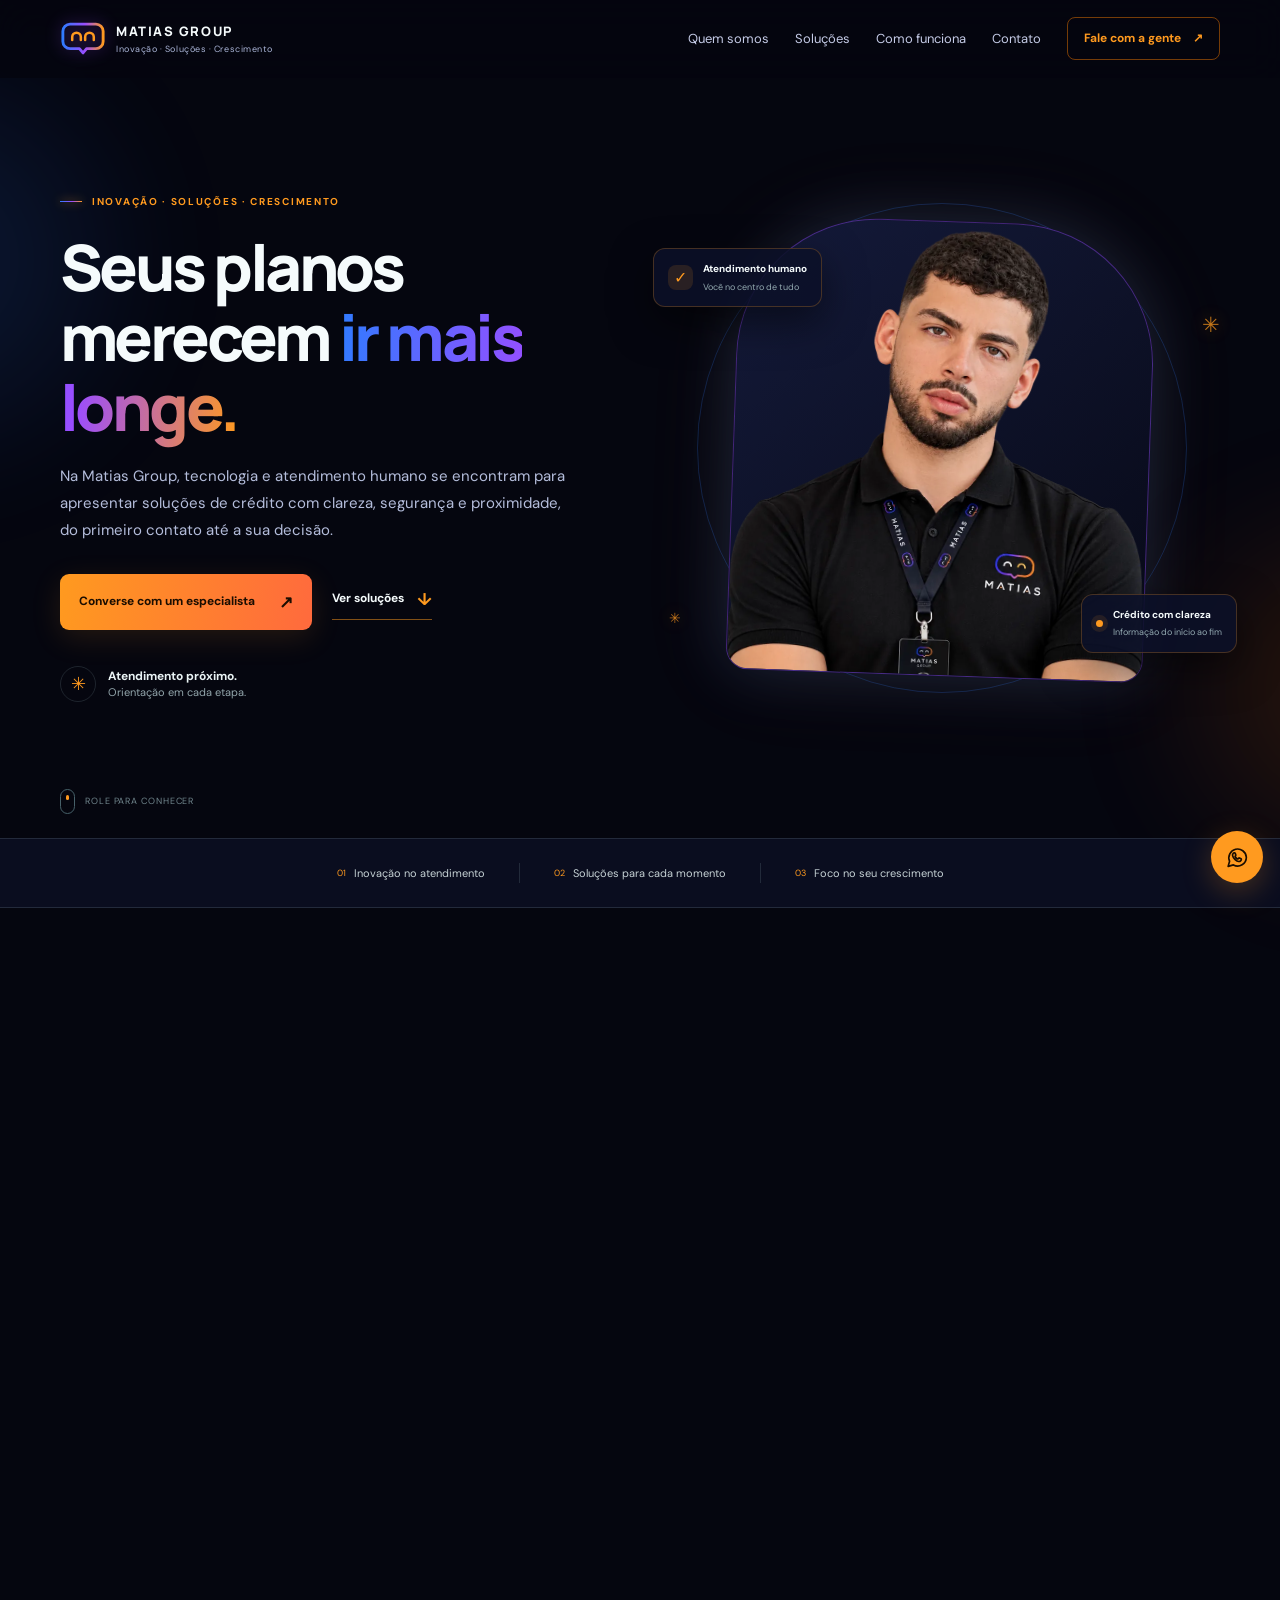
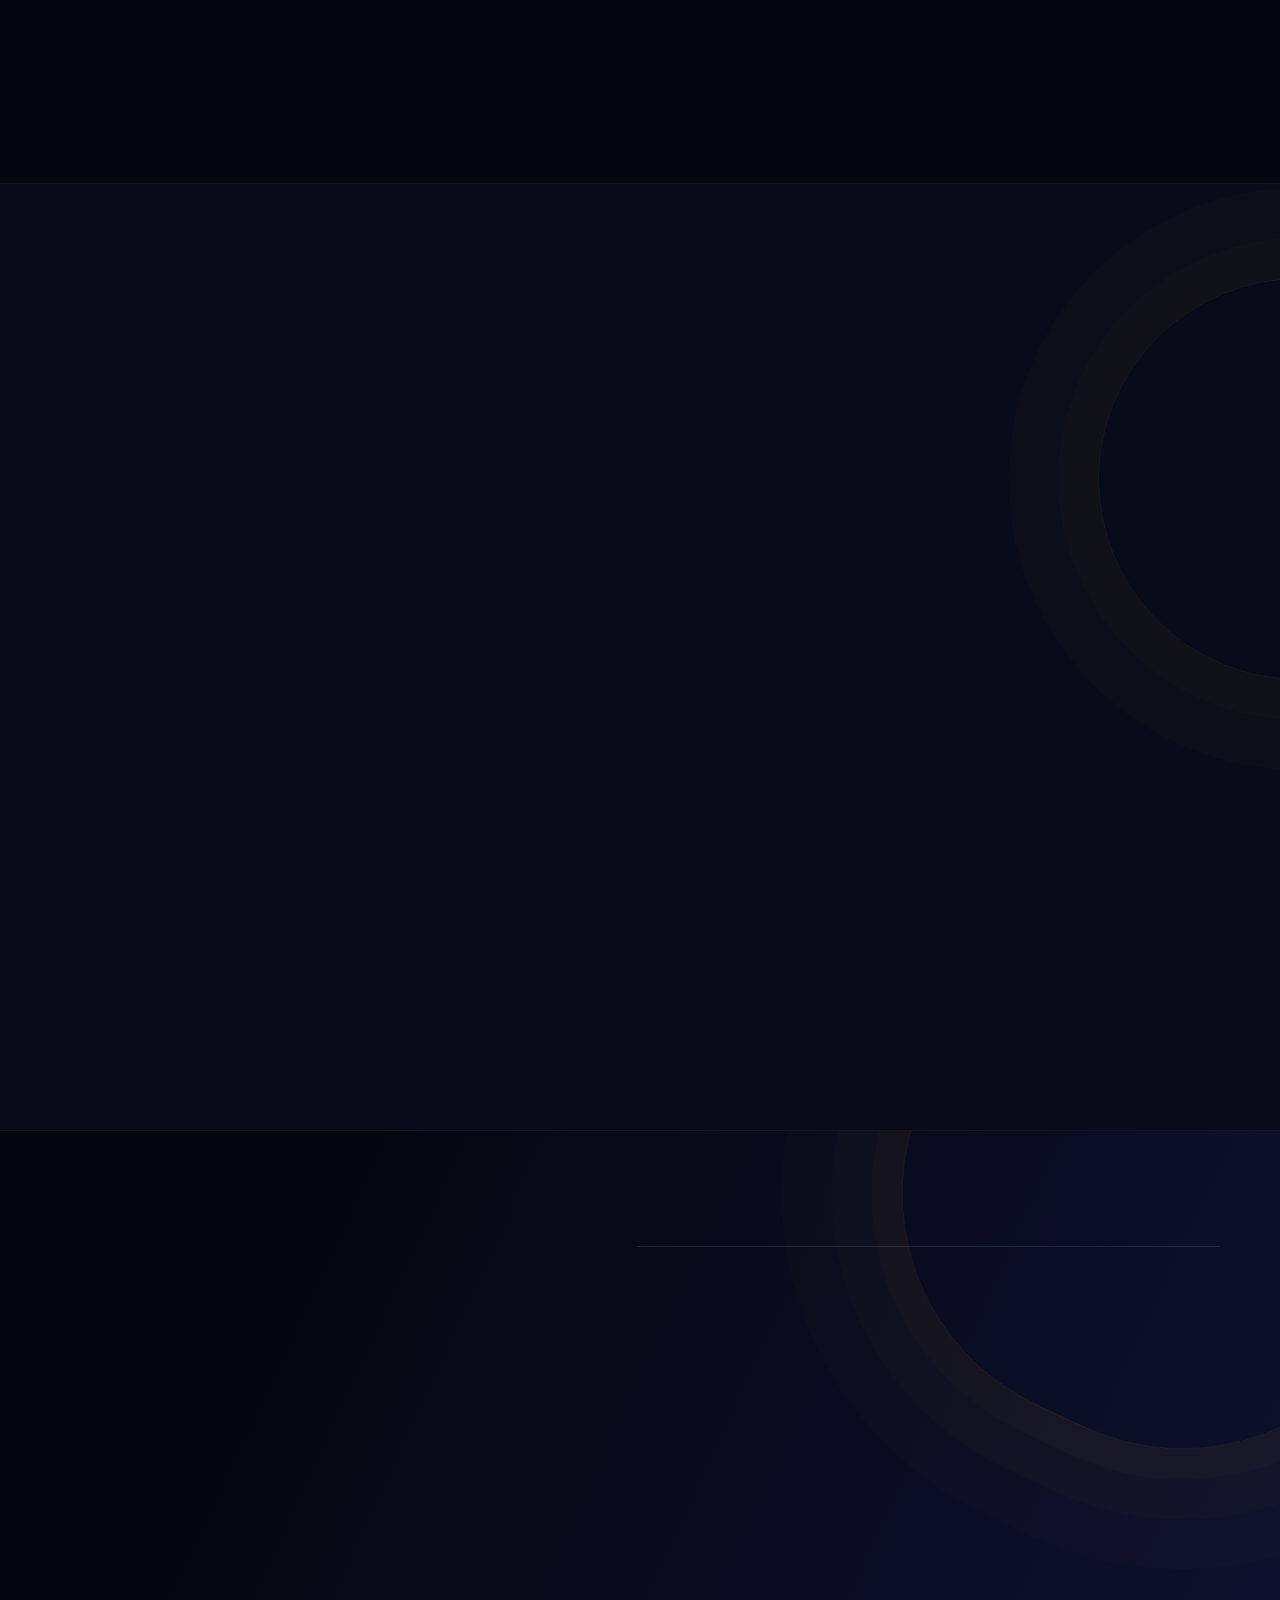
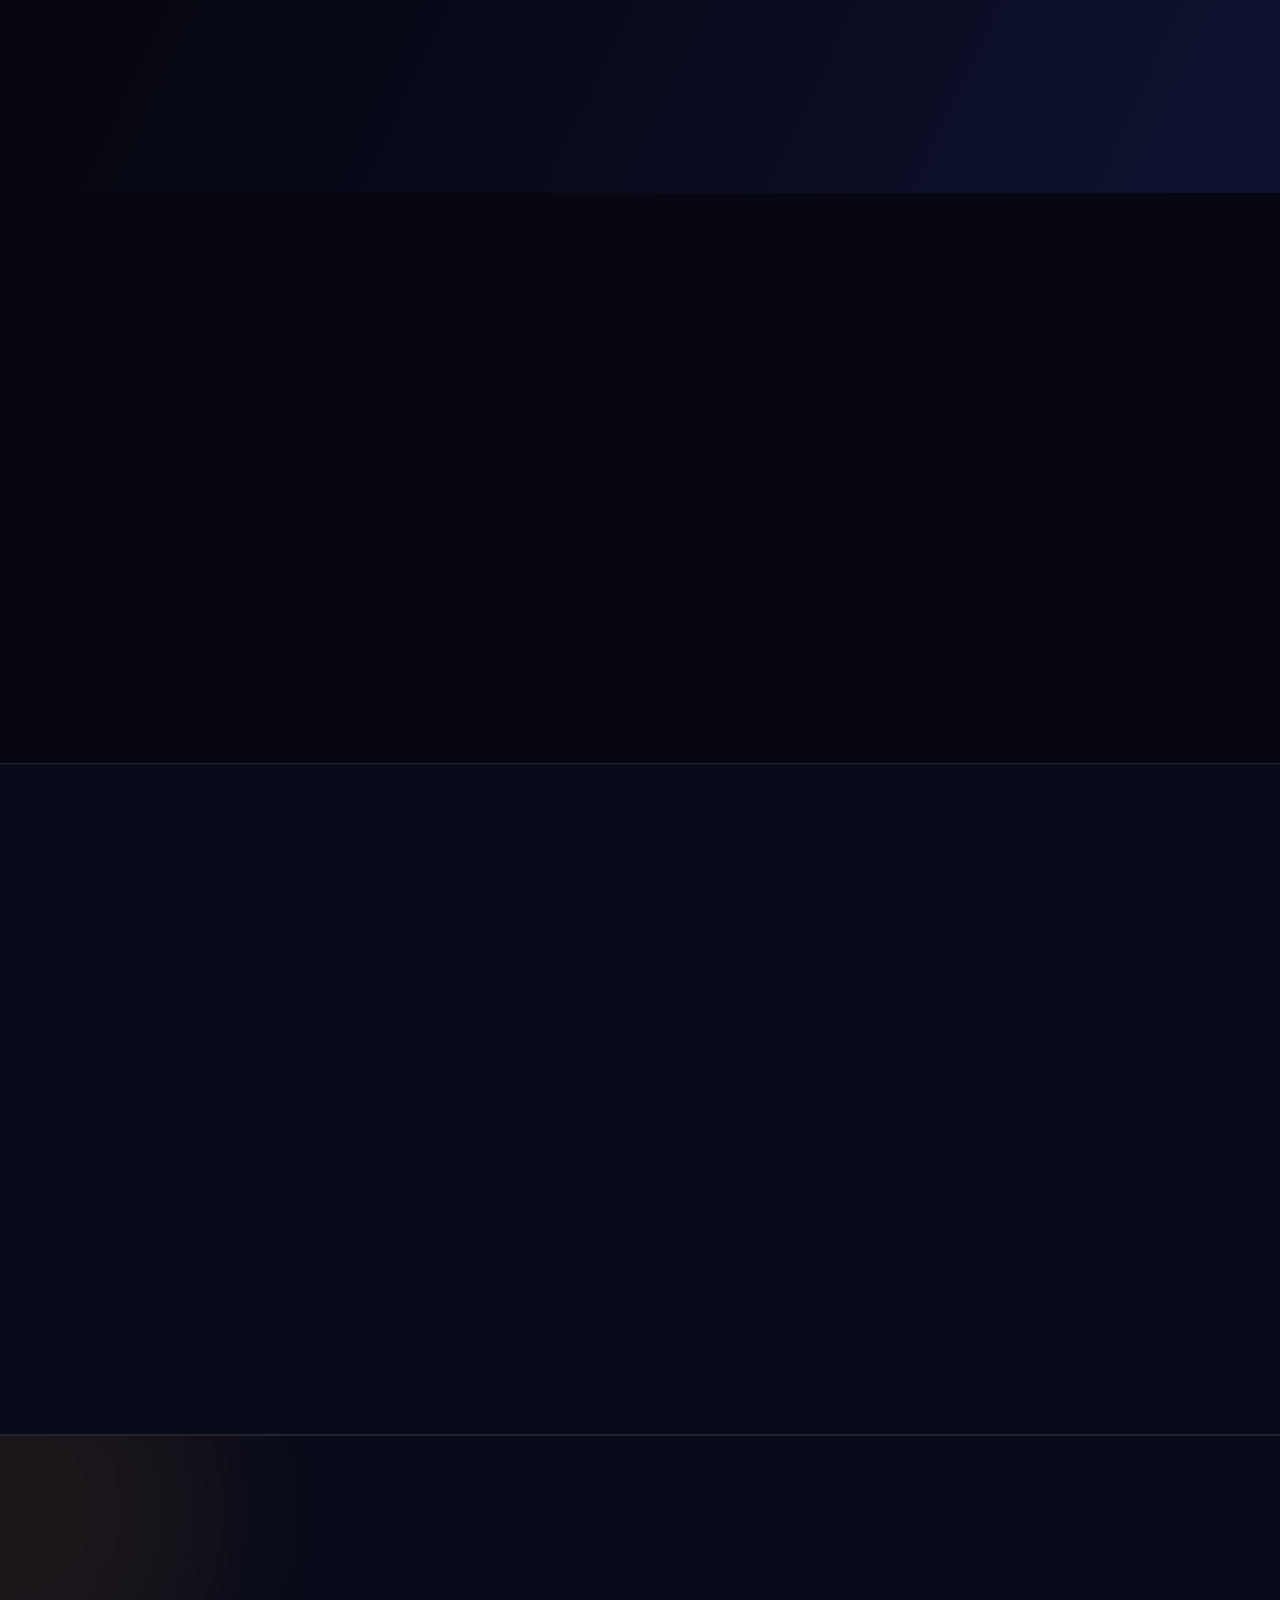
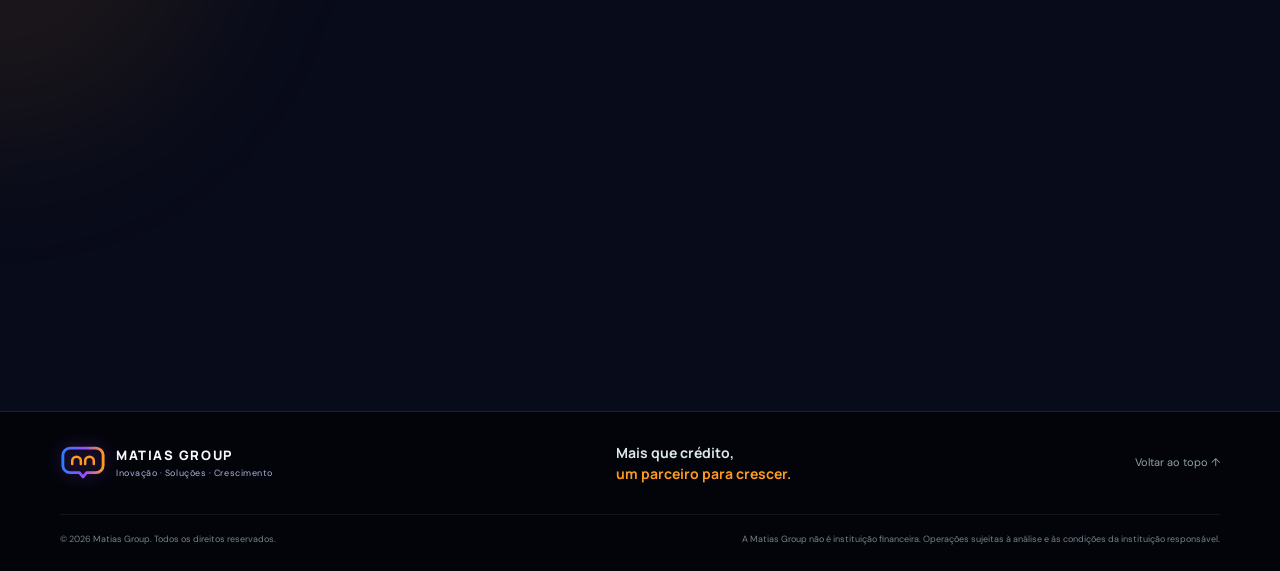
==== index.html @ 3ab72174 "comitando essa bagaça" ====
<!doctype html>
<html lang="pt-BR">
<head>
  <meta charset="utf-8">
  <meta http-equiv="Content-Security-Policy" content="default-src 'none'; script-src 'self'; style-src 'self'; img-src 'self' data:; font-src 'self'; connect-src 'none'; frame-src 'none'; object-src 'none'; media-src 'none'; manifest-src 'none'; base-uri 'none'; form-action 'none'; upgrade-insecure-requests">
  <meta name="referrer" content="strict-origin-when-cross-origin">
  <meta name="viewport" content="width=device-width, initial-scale=1">
  <meta name="theme-color" content="#05060f">
  <meta name="description" content="Matias Group — Inovação, soluções e crescimento. Crédito consignado INSS, servidor público, Crédito do Trabalhador e outras soluções, com atendimento humano e transparente.">
  <title>Matias Group | Inovação · Soluções · Crescimento</title>
  <link rel="icon" type="image/png" href="assets/favicon.png">
  <link rel="preload" href="assets/fonts/manrope-latin-wght-normal.woff2" as="font" type="font/woff2" crossorigin>
  <link rel="preload" href="assets/fonts/dm-sans-latin-wght-normal.woff2" as="font" type="font/woff2" crossorigin>
  <link rel="preload" href="assets/foto-hero.webp" as="image" type="image/webp" fetchpriority="high">
  <link rel="stylesheet" href="style.css">
  <noscript><link rel="stylesheet" href="noscript.css"></noscript>
  <script src="script.js" defer></script>
</head>
<body>
  <div class="ambient ambient--one" aria-hidden="true"></div>
  <div class="ambient ambient--two" aria-hidden="true"></div>
  <div class="spark-field" aria-hidden="true"></div>

  <header class="site-header" id="topo">
    <a class="brand" href="#topo" aria-label="Matias Group — início">
      <svg class="brand-logo" viewBox="0 0 64 48" aria-hidden="true"><defs><linearGradient id="lg" x1="0" x2="1"><stop offset="0" stop-color="#2f7bff"/><stop offset=".55" stop-color="#9a4dff"/><stop offset="1" stop-color="#ff9a1f"/></linearGradient></defs><path d="M14 4h36a10 10 0 0 1 10 10v14a10 10 0 0 1-10 10H37l-5 6-5-6H14A10 10 0 0 1 4 28V14A10 10 0 0 1 14 4Z" fill="none" stroke="url(#lg)" stroke-width="4" stroke-linejoin="round"/><path d="M17 26v-4a6 6 0 0 1 12 0v4M35 26v-4a6 6 0 0 1 12 0v4" fill="none" stroke="#ff9a1f" stroke-width="3.5" stroke-linecap="round"/></svg>
      <span class="brand-copy"><strong>MATIAS GROUP</strong><small>Inovação · Soluções · Crescimento</small></span>
    </a>
    <button class="menu-toggle" aria-label="Abrir menu" aria-expanded="false" aria-controls="main-nav"><span></span><span></span><span></span></button>
    <nav class="main-nav" id="main-nav" aria-label="Navegação principal">
      <a href="#sobre">Quem somos</a><a href="#solucoes">Soluções</a><a href="#como-funciona">Como funciona</a><a href="#contato">Contato</a>
      <a class="nav-cta" href="https://wa.me/5588992656779" target="_blank" rel="noopener noreferrer">Fale com a gente <span>↗</span></a>
    </nav>
  </header>

  <main>
    <section class="hero section-shell" aria-labelledby="hero-title">
      <div class="hero-copy">
        <div class="eyebrow"><i></i> Inovação · Soluções · Crescimento</div>
        <h1 id="hero-title">Seus planos merecem <span>ir mais longe.</span></h1>
        <p>Na Matias Group, tecnologia e atendimento humano se encontram para apresentar soluções de crédito com clareza, segurança e proximidade, do primeiro contato até a sua decisão.</p>
        <div class="hero-actions">
          <a class="button button--primary" href="https://wa.me/5588992656779" target="_blank" rel="noopener noreferrer">Converse com um especialista <span>↗</span></a>
          <a class="text-link" href="#solucoes">Ver soluções <span>↓</span></a>
        </div>
        <div class="hero-proof"><span class="proof-icon">✳</span><span><strong>Atendimento próximo.</strong><br>Orientação em cada etapa.</span></div>
      </div>
      <div class="hero-visual">
        <div class="hero-orbit orbit-a"></div><div class="hero-orbit orbit-b"></div>
        <div class="hero-image image-frame">
          <!-- FOTO 01: atendente atendendo um cliente. Arquivo: assets/foto-hero.webp -->
          <img src="assets/foto-hero.webp" alt="Atendente da Matias Group atendendo um cliente" data-photo="hero" width="900" height="975" loading="eager" fetchpriority="high" decoding="async">
          <div class="image-fallback"><span>MATIAS</span><small>Foto do atendimento<br>assets/foto-hero.jpeg</small></div>
        </div>
        <div class="floating-card floating-card--top"><span class="mini-icon">✓</span><div><strong>Atendimento humano</strong><small>Você no centro de tudo</small></div></div>
        <div class="floating-card floating-card--bottom"><span class="pulse-dot"></span><div><strong>Crédito com clareza</strong><small>Informação do início ao fim</small></div></div>
        <span class="visual-cross cross-one">✳</span><span class="visual-cross cross-two">✳</span>
      </div>
      <a class="scroll-cue" href="#sobre"><span></span>Role para conhecer</a>
    </section>

    <section class="trust-strip" aria-label="Diferenciais">
      <div><span>01</span> Inovação no atendimento</div><i></i><div><span>02</span> Soluções para cada momento</div><i></i><div><span>03</span> Foco no seu crescimento</div>
    </section>

    <section class="about section-shell section-pad" id="sobre">
      <div class="section-heading reveal">
        <div class="eyebrow"><i></i> Muito prazer, somos a Matias Group</div>
        <h2>Mais que crédito,<br><span>um parceiro para crescer.</span></h2>
      </div>
      <div class="about-grid">
        <div class="about-photo about-photo--logo reveal">
          <img src="assets/logo-matias-group.webp" alt="Logomarca Matias Group" width="800" height="791" loading="lazy" decoding="async">
        </div>
        <div class="about-content reveal">
          <p class="lead">Acreditamos que toda conquista começa com uma boa conversa.</p>
          <p>Na Matias Group, cada pessoa tem uma história, um objetivo e um momento diferente. Por isso, unimos inovação e atendimento próximo para explicar cada possibilidade de crédito de forma simples, sem letras miúdas e sem pressa.</p>
          <p>Nosso compromisso é orientar você durante todo o processo, respeitando o seu perfil e as condições de cada instituição financeira parceira, para que a decisão seja sempre sua e tomada com segurança.</p>
          <a class="text-link" href="#contato">Vamos conversar? <span>↗</span></a>
          <div class="about-signature"><span class="signature-mark">MG</span><span><strong>Matias Group</strong><small>Inovação · Soluções · Crescimento</small></span></div>
        </div>
      </div>
    </section>

    <section class="solutions section-pad" id="solucoes">
      <div class="section-shell">
        <div class="section-heading section-heading--split reveal">
          <div><div class="eyebrow"><i></i> Soluções para sua vida</div><h2>Um próximo passo<br><span>começa com uma escolha.</span></h2></div>
          <p>Conheça as modalidades que podem fazer sentido para o seu momento. Clique em “Saiba mais” para entender como cada uma funciona. A disponibilidade depende de análise e das regras de cada convênio ou instituição.</p>
        </div>
        <div class="solution-grid">
          <article class="solution-card reveal">
            <div class="solution-media image-frame"><img src="assets/servico-inss.webp" alt="Aposentada e pensionista conhecendo o consignado INSS" width="1200" height="801" loading="lazy" decoding="async"><div class="image-fallback"><span>INSS</span><small>assets/servico-inss.jpeg</small></div></div>
            <div class="solution-top"><span class="solution-number">01 / INSS</span><span class="card-arrow">↗</span></div>
            <h3>Crédito consignado INSS</h3>
            <p>Para aposentados e pensionistas: crédito com parcelas descontadas direto no benefício, de forma prática e organizada.</p>
            <button type="button" class="card-link" data-service="inss">Saiba mais <span>→</span></button>
          </article>
          <article class="solution-card solution-card--featured reveal">
            <div class="solution-media image-frame"><img src="assets/servico-servidor.webp" alt="Servidor público conhecendo o consignado" width="1200" height="795" loading="lazy" decoding="async"><div class="image-fallback"><span>SERVIDOR</span><small>assets/servico-servidor.jpeg</small></div></div>
            <div class="solution-top"><span class="solution-number">02 / SERVIDOR</span><span class="card-arrow">↗</span></div>
            <h3>Consignado para servidor público</h3>
            <p>Para servidores municipais, estaduais e federais: parcelas descontadas em folha, conforme convênio e margem disponível.</p>
            <button type="button" class="card-link" data-service="servidor">Saiba mais <span>→</span></button>
          </article>
          <article class="solution-card reveal">
            <div class="solution-media image-frame"><img src="assets/servico-trabalhador.webp" alt="Trabalhador com carteira assinada conhecendo o Crédito do Trabalhador" width="1200" height="800" loading="lazy" decoding="async"><div class="image-fallback"><span>CLT</span><small>assets/servico-trabalhador.jpeg</small></div></div>
            <div class="solution-top"><span class="solution-number">03 / TRABALHADOR</span><span class="card-arrow">↗</span></div>
            <h3>Crédito do Trabalhador</h3>
            <p>Para quem tem carteira assinada: crédito com desconto direto na folha de pagamento, conforme as regras do programa.</p>
            <button type="button" class="card-link" data-service="trabalhador">Saiba mais <span>→</span></button>
          </article>
          <article class="solution-card reveal">
            <div class="solution-media image-frame"><img src="assets/servico-outras.webp" alt="Outras soluções de crédito da Matias Group" width="740" height="423" loading="lazy" decoding="async"><div class="image-fallback"><span>+</span><small>assets/servico-outras.jpeg</small></div></div>
            <div class="solution-top"><span class="solution-number">04 / OUTRAS OPÇÕES</span><span class="card-arrow">↗</span></div>
            <h3>Outras soluções de crédito</h3>
            <p>Portabilidade, refinanciamento, crédito na conta de luz, CLT e FGTS. Veja as alternativas para o seu caso.</p>
            <button type="button" class="card-link" data-service="outras">Ver soluções <span>→</span></button>
          </article>
        </div>
        <p class="section-note reveal">A Matias Group atua na orientação e intermediação de crédito e não é instituição financeira. A concessão, taxas, prazos e aprovação são definidos pela instituição financeira responsável, após análise.</p>
      </div>
    </section>

    <section class="manifesto section-pad" id="diferenciais">
      <div class="manifesto-wave" aria-hidden="true"></div>
      <div class="section-shell manifesto-grid">
        <div class="manifesto-copy reveal">
          <div class="eyebrow"><i></i> Nosso jeito de fazer</div>
          <h2>Crédito é sobre pessoas.<br><span>E confiança se constrói.</span></h2>
          <p>Não acreditamos em fórmulas prontas. Acreditamos em escuta, transparência e em tornar cada etapa mais simples de entender.</p>
          <a class="button button--outline" href="https://wa.me/5588992656779" target="_blank" rel="noopener noreferrer">Conte com a Matias Group <span>↗</span></a>
        </div>
        <div class="value-list">
          <article class="value-item reveal"><span>01</span><div><h3>Transparência</h3><p>Informações claras para você decidir com consciência.</p></div><b>↗</b></article>
          <article class="value-item reveal"><span>02</span><div><h3>Proximidade</h3><p>Atendimento atencioso, com pessoas de verdade.</p></div><b>↗</b></article>
          <article class="value-item reveal"><span>03</span><div><h3>Responsabilidade</h3><p>Respeito ao seu momento e às condições da operação.</p></div><b>↗</b></article>
          <article class="value-item reveal"><span>04</span><div><h3>Inovação</h3><p>Tecnologia a favor de um atendimento mais ágil e simples.</p></div><b>↗</b></article>
        </div>
      </div>
    </section>

    <section class="journey section-shell section-pad" id="como-funciona">
      <div class="section-heading reveal"><div class="eyebrow"><i></i> Simples assim</div><h2>Da conversa ao próximo passo,<br><span>com você em cada etapa.</span></h2></div>
      <div class="journey-grid">
        <article class="journey-step reveal"><span class="step-index">01</span><div class="step-line"></div><h3>Você chama a Matias Group</h3><p>Conte o que procura e tire suas primeiras dúvidas pelo WhatsApp.</p></article>
        <article class="journey-step reveal"><span class="step-index">02</span><div class="step-line"></div><h3>Entendemos seu perfil</h3><p>Verificamos quais possibilidades podem estar disponíveis para o seu caso.</p></article>
        <article class="journey-step reveal"><span class="step-index">03</span><div class="step-line"></div><h3>Você avalia com clareza</h3><p>Antes de contratar, confira as condições apresentadas pela instituição financeira.</p></article>
      </div>
    </section>

    <section class="team-section section-pad">
      <div class="section-shell team-grid">
        <div class="team-image image-frame reveal">
          <!-- FOTO 03: equipe. Arquivo: assets/foto-equipe.webp -->
          <img src="assets/foto-equipe.webp" alt="Equipe da Matias Group" data-photo="equipe" width="1200" height="800" loading="lazy" decoding="async">
          <div class="image-fallback"><span>NOSSO TIME</span><small>Foto da equipe<br>assets/foto-equipe.jpeg</small></div>
          <div class="team-sticker">Perto de você <span>✳</span></div>
        </div>
        <div class="team-copy reveal">
          <div class="eyebrow"><i></i> Atendimento que aproxima</div>
          <h2>Do nosso time<br><span>para os seus planos.</span></h2>
          <p>Por trás de cada atendimento, existe uma equipe pronta para ouvir, orientar e buscar caminhos com responsabilidade.</p>
          <p>Atendemos em home-office e à domicílio, levando a conversa até onde for mais cômodo para você.</p>
          <a class="text-link" href="#contato">Conheça nossos canais <span>↗</span></a>
        </div>
      </div>
    </section>

    <section class="contact section-pad" id="contato">
      <div class="contact-glow" aria-hidden="true"></div>
      <div class="section-shell contact-grid">
        <div class="contact-copy reveal">
          <div class="eyebrow"><i></i> Seu próximo passo começa aqui</div>
          <h2>Vamos conversar<br><span>sobre seus planos?</span></h2>
          <p>Fale com a Matias Group. Nossa equipe está pronta para orientar você.</p>
          <a class="button button--primary button--large" href="https://wa.me/5588992656779" target="_blank" rel="noopener noreferrer">Chamar no WhatsApp <span>↗</span></a>
          <div class="contact-phones"><a href="https://wa.me/5588992656779" target="_blank" rel="noopener noreferrer">+55 (88) 9.9265-6779</a></div>
        </div>
        <div class="contact-card reveal">
          <div class="contact-card-head"><svg class="brand-logo brand-logo--small" viewBox="0 0 64 48" aria-hidden="true"><path d="M14 4h36a10 10 0 0 1 10 10v14a10 10 0 0 1-10 10H37l-5 6-5-6H14A10 10 0 0 1 4 28V14A10 10 0 0 1 14 4Z" fill="none" stroke="url(#lg)" stroke-width="4" stroke-linejoin="round"/><path d="M17 26v-4a6 6 0 0 1 12 0v4M35 26v-4a6 6 0 0 1 12 0v4" fill="none" stroke="#ff9a1f" stroke-width="3.5" stroke-linecap="round"/></svg><span class="status"><i></i> Matias Group</span></div>
          <h3>Onde você estiver.</h3>
          <p>Atendimentos Home-office e à domicílio</p>
          <div class="contact-divider"></div>
          <a class="contact-detail" href="https://www.instagram.com/_matias.andre/" target="_blank" rel="noopener noreferrer"><span>◎</span>@_matias.andre <b>↗</b></a>
          <a class="contact-detail" href="mailto:andresousa42757@gmail.com"><span>✉</span>andresousa42757@gmail.com <b>↗</b></a>
        </div>
      </div>
    </section>
  </main>

  <footer class="site-footer">
    <div class="section-shell footer-main">
      <a class="brand" href="#topo"><svg class="brand-logo" viewBox="0 0 64 48" aria-hidden="true"><path d="M14 4h36a10 10 0 0 1 10 10v14a10 10 0 0 1-10 10H37l-5 6-5-6H14A10 10 0 0 1 4 28V14A10 10 0 0 1 14 4Z" fill="none" stroke="url(#lg)" stroke-width="4" stroke-linejoin="round"/><path d="M17 26v-4a6 6 0 0 1 12 0v4M35 26v-4a6 6 0 0 1 12 0v4" fill="none" stroke="#ff9a1f" stroke-width="3.5" stroke-linecap="round"/></svg><span class="brand-copy"><strong>MATIAS GROUP</strong><small>Inovação · Soluções · Crescimento</small></span></a>
      <p>Mais que crédito,<br><span>um parceiro para crescer.</span></p>
      <a class="back-top" href="#topo">Voltar ao topo ↑</a>
    </div>
    <div class="section-shell footer-bottom">
      <span>© <span id="current-year">2026</span> Matias Group. Todos os direitos reservados.</span>
      <span class="footer-disclaimer">A Matias Group não é instituição financeira. Operações sujeitas à análise e às condições da instituição responsável.</span>
    </div>
  </footer>

  <a class="whatsapp-float" href="https://wa.me/5588992656779" target="_blank" rel="noopener noreferrer" aria-label="Fale com a Matias Group pelo WhatsApp">
    <svg viewBox="0 0 24 24" aria-hidden="true"><path d="M20.5 11.7a8.4 8.4 0 0 1-12.4 7.4L3 20.5l1.4-4.9A8.4 8.4 0 1 1 20.5 11.7Z"/><path d="M8.2 7.8c.2-.4.4-.4.7-.4h.4c.2 0 .3.1.4.4l.7 1.7c.1.2.1.4-.1.6l-.5.6c-.2.2-.2.4 0 .6.5.9 1.2 1.6 2.1 2.1.2.1.4.1.6-.1l.7-.8c.2-.2.4-.2.6-.1l1.6.8c.2.1.3.3.3.5 0 .4-.2 1.1-.7 1.5-.5.5-1.2.7-1.9.6-1-.1-2.2-.7-3.4-1.8-1.4-1.3-2.2-2.8-2.4-3.8-.2-.8.1-1.6.5-2.1Z"/></svg>
  </a>

  <div class="modal" id="modal" role="dialog" aria-modal="true" aria-labelledby="modal-title" hidden>
    <div class="modal-backdrop" data-close></div>
    <div class="modal-panel" tabindex="-1">
      <button type="button" class="modal-close" data-close aria-label="Fechar">×</button>
      <div class="modal-body" id="modal-body"></div>
    </div>
  </div>
</body>
</html>
---- style.css ----
/* MATIAS GROUP — mobile-first design system */
/* Fontes hospedadas no próprio site (sem Google Fonts): carregam mais rápido e não expõem o IP do visitante a terceiros */
@font-face{font-family:"Manrope";font-style:normal;font-weight:200 800;font-display:swap;src:url(assets/fonts/manrope-latin-wght-normal.woff2) format("woff2");unicode-range:U+0000-00FF,U+0131,U+0152-0153,U+02BB-02BC,U+02C6,U+02DA,U+02DC,U+0304,U+0308,U+0329,U+2000-206F,U+20AC,U+2122,U+2191,U+2193,U+2212,U+2215,U+FEFF,U+FFFD}
@font-face{font-family:"DM Sans";font-style:normal;font-weight:100 1000;font-display:swap;src:url(assets/fonts/dm-sans-latin-wght-normal.woff2) format("woff2");unicode-range:U+0000-00FF,U+0131,U+0152-0153,U+02BB-02BC,U+02C6,U+02DA,U+02DC,U+0304,U+0308,U+0329,U+2000-206F,U+20AC,U+2122,U+2191,U+2193,U+2212,U+2215,U+FEFF,U+FFFD}
:root{
  --cyan:#ff9a1f;--cyan-2:#ff6a3d;--blue:#2f7bff;--grad:linear-gradient(95deg,#2f7bff,#9a4dff 55%,#ff9a1f);--ink:#05060f;--ink-2:#0a0d1f;--panel:#0d1228;
  --gray:#a9b4d6;--muted:#8f9cc0;--white:#f5fbfc;--line:rgba(180,220,225,.14);
  --font-head:"Manrope",sans-serif;--font-body:"DM Sans",sans-serif;--page:1160px;
  --ease:cubic-bezier(.2,.75,.25,1);
}
*{box-sizing:border-box}
html{scroll-behavior:smooth;scroll-padding-top:84px;-webkit-text-size-adjust:100%;text-size-adjust:100%}
body{margin:0;background:var(--ink);color:var(--white);font-family:var(--font-body);font-size:16px;line-height:1.65;overflow-x:hidden}
body.menu-open{overflow:hidden}
a{color:inherit;text-decoration:none}
button{font:inherit}
img{display:block;max-width:100%}
main{overflow-x:clip}
::selection{background:var(--cyan);color:var(--ink)}
.section-shell{width:min(calc(100% - 40px),var(--page));margin-inline:auto}
.section-pad{padding-block:88px}
.ambient{position:fixed;z-index:-2;pointer-events:none;filter:blur(75px);opacity:.13;border-radius:50%}
.ambient--one{width:340px;height:340px;background:var(--blue);top:10%;left:-240px}
.ambient--two{width:300px;height:300px;background:#ff7300;right:-220px;top:60%}
.spark-field{position:fixed;inset:0;z-index:-1;pointer-events:none;overflow:hidden}
.spark{position:absolute;width:3px;height:3px;border-radius:50%;background:var(--cyan);opacity:0;box-shadow:0 0 12px 2px rgba(255,154,31,.6);animation:spark-rise var(--dur,8s) linear infinite;animation-delay:var(--delay,0s)}
@keyframes spark-rise{0%{transform:translate3d(0,25px,0) scale(.5);opacity:0}12%{opacity:.8}78%{opacity:.45}100%{transform:translate3d(var(--drift,20px),-100vh,0) scale(0);opacity:0}}
.site-header{position:sticky;top:0;z-index:50;display:flex;align-items:center;justify-content:space-between;padding:14px max(20px,calc((100vw - var(--page))/2));background:rgba(5,6,15,.82);border-bottom:1px solid transparent;backdrop-filter:blur(18px);transition:border-color .3s,background .3s}
.site-header.is-scrolled{border-color:var(--line);background:rgba(5,6,15,.95);backdrop-filter:none}
.brand{display:inline-flex;align-items:center;gap:10px;flex-shrink:0}
.brand-mark{width:42px;height:42px;display:grid;place-items:center;position:relative;border:1.5px solid var(--cyan);border-radius:13px;color:var(--cyan);font:800 19px var(--font-head);letter-spacing:-2px;box-shadow:inset 0 0 18px rgba(255,154,31,.07)}
.brand-mark>span{font-size:10px;position:absolute;right:5px;top:3px;letter-spacing:0}
.brand-copy{display:flex;flex-direction:column;line-height:1.2}
.brand-copy strong{font:800 13px var(--font-head);letter-spacing:.07em}
.brand-copy small{font-size:9px;color:var(--gray);margin-top:4px}
.main-nav{display:none;align-items:center;gap:26px}
.main-nav>a:not(.nav-cta){font-size:13px;color:#c4cbe6;transition:color .2s}
.main-nav>a:not(.nav-cta):hover{color:var(--cyan)}
.nav-cta{font-size:12px;font-weight:700;padding:11px 16px;border:1px solid rgba(255, 128, 0, 0.45);border-radius:8px;color:var(--cyan)}
.nav-cta span{margin-left:9px}
.menu-toggle{width:42px;height:42px;border:1px solid var(--line);border-radius:10px;background:transparent;display:grid;align-content:center;justify-items:center;gap:5px;cursor:pointer}
.menu-toggle span{width:17px;height:2px;background:var(--white);transition:transform .25s,opacity .25s}
.menu-toggle[aria-expanded=true] span:first-child{transform:translateY(7px) rotate(45deg)}
.menu-toggle[aria-expanded=true] span:nth-child(2){opacity:0}
.menu-toggle[aria-expanded=true] span:last-child{transform:translateY(-7px) rotate(-45deg)}
.main-nav.is-open{display:flex;max-height:calc(100vh - 70px);max-height:calc(100dvh - 70px);overflow-y:auto;position:absolute;top:100%;left:0;right:0;background:rgba(5,6,15,.98);padding:22px 24px 28px;flex-direction:column;align-items:stretch;gap:18px;border-bottom:1px solid var(--line)}
.hero{position:relative;min-height:680px;padding-top:72px;padding-bottom:70px;display:grid;align-items:center;gap:44px}
.hero-copy{position:relative;z-index:2}
.eyebrow{display:flex;align-items:center;gap:10px;color:var(--cyan);font-size:10px;font-weight:700;letter-spacing:.17em;text-transform:uppercase}
.eyebrow i{width:22px;height:1px;background:var(--cyan);display:inline-block;box-shadow:0 0 10px var(--cyan)}
h1,h2,h3,p{margin-top:0}
h1,h2{font-family:var(--font-head);letter-spacing:-.055em;line-height:1.09}
h1{font-size:clamp(2.55rem,10vw,4.7rem);font-weight:800;margin:22px 0}
h1 span,h2 span{color:var(--cyan)}
.hero-copy>p{max-width:510px;color:#b4bddb;font-size:15px;line-height:1.8}
.hero-actions{display:flex;flex-direction:column;align-items:flex-start;gap:20px;margin-top:30px}
.button{display:inline-flex;align-items:center;justify-content:center;gap:24px;padding:14px 19px;border-radius:9px;font-size:12px;font-weight:700;transition:transform .25s var(--ease),box-shadow .25s,background .25s}
@media(hover:hover){.button:hover{transform:translateY(-3px)}}
.button--primary{background:var(--cyan);color:#1a0d00;box-shadow:0 8px 30px rgba(255,154,31,.13)}
.button--primary:hover{box-shadow:0 10px 36px rgba(255, 174, 0, 0.3);background:#ffb347}
.button--outline{border:1px solid rgba(255, 153, 0, 0.45);color:var(--cyan)}
.button span{font-size:17px}
.text-link{display:inline-flex;align-items:center;gap:13px;font-size:12px;font-weight:700;color:var(--white);border-bottom:1px solid rgba(255,154,31,.5);padding-bottom:6px}
.text-link span{color:var(--cyan);font-size:17px;transition:transform .2s}
.text-link:hover span{transform:translate(3px,-2px)}
.hero-proof{display:flex;align-items:center;gap:12px;margin-top:36px;color:#92a5ab;font-size:11px;line-height:1.45}
.hero-proof strong{color:#eaf4f5;font-size:12px}
.proof-icon{display:grid;place-items:center;width:36px;height:36px;border:1px solid var(--line);border-radius:50%;color:var(--cyan);font-size:18px}
.hero-visual{height:350px;position:relative;display:grid;place-items:center}
.hero-image{position:relative;width:79%;height:300px;z-index:2;transform:rotate(2deg);border-radius:140px 140px 22px 22px;overflow:hidden;border:1px solid rgba(255,154,31,.28);background:#141a3a}
.hero-image img,.about-photo img,.team-image img{width:100%;height:100%;object-fit:cover}
.image-frame{position:relative;background:linear-gradient(140deg,#141a3a,#070916);overflow:hidden}
.image-frame img{position:relative;z-index:1}
.image-frame img:not([src]),.image-frame img[src=""]{color:transparent}
.image-fallback{position:absolute;inset:0;display:flex;flex-direction:column;align-items:center;justify-content:center;text-align:center;color:rgba(255,154,31,.8);background:radial-gradient(ellipse at 50% 30%,rgba(255,154,31,.13),transparent 65%),linear-gradient(145deg,#141a3a,#070916);z-index:0}
.image-fallback span{font:800 clamp(28px,8vw,54px) var(--font-head);letter-spacing:.08em}
.image-fallback small{font-size:10px;color:#91a9af;margin-top:10px}
.hero-image .image-fallback{border-radius:inherit}
.hero-orbit{position:absolute;border:1px solid rgba(255,154,31,.16);border-radius:50%;aspect-ratio:1}
.orbit-a{width:330px;animation:orbit 28s linear infinite}
.orbit-b{width:275px;border-style:dashed;animation:orbit 40s linear infinite reverse}
@keyframes orbit{to{transform:rotate(360deg)}}
.floating-card{position:absolute;z-index:3;display:flex;align-items:center;gap:10px;padding:12px 14px;background:rgba(12,16,40,.88);border:1px solid rgba(255,154,31,.24);border-radius:12px;box-shadow:0 15px 40px #00000080;animation:float 5s ease-in-out infinite}
.floating-card strong,.floating-card small{display:block;white-space:nowrap}
.floating-card strong{font-size:10px}.floating-card small{font-size:9px;color:#91a7ae;margin-top:2px}
.floating-card--top{top:12px;left:-2px}.floating-card--bottom{right:-4px;bottom:12px;animation-delay:-2s}
.mini-icon{width:25px;height:25px;display:grid;place-items:center;border-radius:8px;background:rgba(255,154,31,.13);color:var(--cyan)}
.pulse-dot,.status i{width:7px;height:7px;background:var(--cyan);border-radius:50%;box-shadow:0 0 0 5px rgba(255,154,31,.1);animation:pulse 2s infinite}
@keyframes pulse{50%{box-shadow:0 0 0 9px rgba(255,154,31,0)}}
@keyframes float{0%,100%{transform:translateY(0)}50%{transform:translateY(-9px)}}
.visual-cross{position:absolute;color:var(--cyan);opacity:.75;text-shadow:0 0 18px rgba(255,154,31,.5)}
.cross-one{top:23%;right:0;font-size:21px}.cross-two{bottom:15%;left:1%;font-size:14px}
.scroll-cue{display:none}
.trust-strip{display:flex;align-items:center;justify-content:center;flex-wrap:wrap;gap:13px;padding:22px 20px;background:#0a0d1f;border-block:1px solid var(--line);color:#c5d1d4;font-size:10px;text-align:center}
.trust-strip div{display:flex;align-items:center;gap:8px}.trust-strip div span{color:var(--cyan);font-size:9px}.trust-strip>i{height:20px;width:1px;background:var(--line)}
.section-heading{margin-bottom:38px}
.section-heading h2,.manifesto h2,.team-copy h2,.contact-copy h2{font-size:clamp(2rem,7.6vw,3.5rem);margin:18px 0 0;font-weight:800}
.about-grid{display:grid;gap:32px}
.about-photo{height:310px;border-radius:12px}
.photo-caption{position:absolute;bottom:14px;left:14px;right:14px;padding:11px 14px;background:rgba(4,5,14,.83);backdrop-filter:blur(8px);font-size:10px;display:flex;align-items:center;gap:9px;z-index:2}
.caption-line{width:18px;height:2px;background:var(--cyan)}
.about-content .lead{font:700 19px/1.5 var(--font-head);color:#e9f3f5;margin-bottom:14px}
.about-content>p:not(.lead){font-size:13px;color:#91a4aa;line-height:1.85}
.about-content .text-link{margin-top:8px}
.about-signature{display:flex;align-items:center;gap:11px;margin-top:30px;padding-top:20px;border-top:1px solid var(--line)}
.signature-mark{font:800 19px var(--font-head);color:var(--cyan);border:1px solid rgba(255,154,31,.4);border-radius:8px;padding:7px 9px}
.about-signature strong,.about-signature small{display:block}.about-signature strong{font-size:12px}.about-signature small{font-size:10px;color:var(--muted)}
.solutions{background:#080b1a;border-block:1px solid rgba(255,154,31,.07);position:relative;overflow:hidden}
.solutions:before{content:"";position:absolute;width:400px;height:400px;right:-220px;top:10%;border:1px solid rgba(255,154,31,.09);border-radius:50%;box-shadow:0 0 0 40px rgba(255,154,31,.018),0 0 0 90px rgba(255,154,31,.014);pointer-events:none}
.section-heading--split{display:grid;gap:18px}
.section-heading--split>p{max-width:390px;color:#8fa3a9;font-size:13px;line-height:1.8;align-self:end}
.solution-grid{display:grid;grid-template-columns:1fr;gap:13px}
.solution-card{position:relative;padding:23px 21px 21px;border:1px solid var(--line);border-radius:13px;background:linear-gradient(145deg,rgba(18,24,56,.88),rgba(8,11,28,.95));transition:transform .3s var(--ease),border-color .3s,background .3s;overflow:hidden}
@media(hover:hover){.solution-card:hover{transform:translateY(-5px);border-color:rgba(255,154,31,.48);background:#141a3a}}
.solution-card--featured{border-color:rgba(255,154,31,.35);box-shadow:inset 0 0 40px rgba(255,154,31,.035)}
.solution-top{display:flex;justify-content:space-between;align-items:center;color:#789099;font-size:9px;letter-spacing:.12em}
.card-arrow{color:var(--cyan);font-size:18px}
.solution-icon{margin:23px 0 14px;width:40px;height:40px;display:grid;place-items:center;color:var(--cyan);font-size:24px;border:1px solid rgba(255,154,31,.25);border-radius:11px;background:rgba(255,154,31,.05)}
.solution-card h3{font:700 17px/1.35 var(--font-head);margin-bottom:10px}
.solution-card p{color:#8fa2a8;font-size:12px;line-height:1.8;min-height:65px}
.card-link{display:flex;align-items:center;justify-content:space-between;padding-top:13px;border-top:1px solid var(--line);font-size:11px;font-weight:700;color:#d9e5e8}
.card-link span{font-size:17px;color:var(--cyan);transition:transform .2s}.card-link:hover span{transform:translateX(4px)}
.section-note{font-size:10px;color:#6f858d;line-height:1.7;margin:22px 0 0;max-width:800px}
.manifesto{position:relative;overflow:hidden;background:linear-gradient(115deg,#05060f 20%,#0d1230 100%)}
.manifesto-wave{position:absolute;right:-150px;top:-210px;width:520px;height:520px;border:1px solid rgba(255,154,31,.12);border-radius:45%;transform:rotate(25deg);box-shadow:0 0 0 30px rgba(255,154,31,.018),0 0 0 70px rgba(255,154,31,.015),0 0 0 120px rgba(255,154,31,.01);will-change:transform;animation:wave-drift 18s ease-in-out infinite alternate}
@keyframes wave-drift{to{transform:rotate(65deg) translate(-30px,25px);border-radius:50% 42% 55% 45%}}
.manifesto-grid{position:relative;display:grid;gap:35px}
.manifesto-copy>p{max-width:430px;color:#8ea3a9;font-size:13px;line-height:1.85;margin:22px 0 25px}
.value-list{border-top:1px solid var(--line)}
.value-item{display:grid;grid-template-columns:30px 1fr 18px;gap:12px;align-items:start;padding:20px 0;border-bottom:1px solid var(--line)}
.value-item>span{font-size:10px;color:var(--cyan);padding-top:3px}
.value-item h3{font:700 15px var(--font-head);margin:0 0 5px}
.value-item p{font-size:11px;color:#879ca3;margin:0;line-height:1.65}
.value-item>b{color:var(--cyan);font-size:15px;font-weight:400}
.journey .section-heading{margin-bottom:32px}
.journey-grid{display:grid;gap:24px}
.journey-step{position:relative;padding:0 0 5px 0}
.step-index{font:800 31px var(--font-head);color:var(--cyan);letter-spacing:-.06em}
.step-line{height:1px;background:linear-gradient(90deg,var(--cyan),rgba(255,154,31,.05));margin:13px 0 18px;position:relative}
.step-line:before{content:"";position:absolute;left:0;top:-2px;width:5px;height:5px;background:var(--cyan);border-radius:50%;box-shadow:0 0 10px var(--cyan)}
.journey-step h3{font:700 16px var(--font-head);margin-bottom:8px}
.journey-step p{font-size:12px;color:#8fa3a9;line-height:1.8;margin:0;max-width:330px}
.team-section{background:#080b1a;border-block:1px solid var(--line)}
.team-grid{display:grid;gap:32px;align-items:center}
.team-image{height:320px;border-radius:13px}
.team-sticker{position:absolute;bottom:16px;right:16px;padding:10px 13px;border-radius:8px;background:var(--cyan);color:#1a0d00;font-size:10px;font-weight:700;z-index:2;transform:rotate(-3deg)}
.team-sticker span{font-size:15px;margin-left:7px}
.team-copy>p{color:#8fa3a9;font-size:13px;line-height:1.85;margin:20px 0}
.team-copy .text-link{margin-top:3px}
.contact{position:relative;overflow:hidden;background:#080b1a;border-top:1px solid rgba(255,154,31,.12)}
.contact-glow{position:absolute;width:450px;height:450px;left:-230px;top:-150px;border-radius:50%;background:rgba(255,154,31,.08);filter:blur(75px)}
.contact-grid{position:relative;display:grid;gap:36px}
.contact-copy>p{color:#8fa3a9;font-size:13px;max-width:390px;margin:20px 0 25px}
.button--large{padding:16px 21px}
.contact-phones{display:flex;align-items:center;flex-wrap:wrap;gap:11px;margin-top:20px;color:#c7d5d9;font-size:12px}
.contact-phones span{height:15px;width:1px;background:var(--cyan);opacity:.7}
.contact-phones a:hover{color:var(--cyan)}
.contact-card{padding:24px;border:1px solid rgba(255,154,31,.23);border-radius:14px;background:linear-gradient(145deg,rgba(18,24,56,.94),rgba(8,11,28,.98));box-shadow:0 25px 80px rgba(0,0,0,.18)}
.contact-card-head{display:flex;align-items:center;justify-content:space-between;padding-bottom:23px;border-bottom:1px solid var(--line)}
.brand-mark--small{width:34px;height:34px;font-size:15px;border-radius:10px}
.status{display:flex;align-items:center;gap:9px;color:#9bb0b5;font-size:10px}
.status i{display:inline-block;width:6px;height:6px}
.contact-card h3{font:700 19px var(--font-head);margin:22px 0 9px}
.contact-card>p{font-size:12px;line-height:1.8;color:#91a7ad}
.contact-divider{height:1px;background:var(--line);margin:20px 0 8px}
.contact-detail{display:flex;align-items:center;gap:12px;padding:11px 0;border-bottom:1px solid rgba(180,220,225,.08);font-size:11px;color:#c7d5d9}
.contact-detail>span{font-size:17px;color:var(--cyan)}.contact-detail b{margin-left:auto;color:var(--cyan);font-size:15px;font-weight:400}
.map-link{display:flex;justify-content:space-between;align-items:center;margin-top:20px;color:var(--cyan);font-size:11px;font-weight:700}
.site-footer{background:#03040a;border-top:1px solid var(--line)}
.footer-main{display:flex;flex-direction:column;gap:20px;padding-block:30px}
.footer-main>p{font:700 14px/1.5 var(--font-head);margin:0;color:#dce8ea}
.footer-main>p span{color:var(--cyan)}
.back-top{font-size:11px;color:#8da1a7}
.footer-bottom{display:flex;flex-direction:column;gap:8px;padding-block:17px 25px;border-top:1px solid rgba(180,220,225,.08);font-size:9px;color:#71848a}
.footer-disclaimer{max-width:700px}
.whatsapp-float{position:fixed;right:17px;bottom:17px;z-index:40;width:52px;height:52px;display:grid;place-items:center;border-radius:50%;background:var(--cyan);color:#1a0d00;box-shadow:0 8px 30px rgba(255,154,31,.25);transition:transform .25s,box-shadow .25s}
@media(hover:hover){.whatsapp-float:hover{transform:translateY(-4px) scale(1.04);box-shadow:0 12px 38px rgba(255,154,31,.38)}}
.whatsapp-float svg{width:25px;height:25px;fill:none;stroke:currentColor;stroke-width:1.6;stroke-linecap:round;stroke-linejoin:round}
.reveal{opacity:0;transform:translateY(24px);transition:opacity .75s var(--ease),transform .75s var(--ease)}
.reveal.is-visible{opacity:1;transform:translateY(0)}
@media(prefers-reduced-motion:reduce){*,*::before,*::after{animation-duration:.01ms!important;animation-iteration-count:1!important;scroll-behavior:auto!important;transition-duration:.01ms!important}.reveal{opacity:1;transform:none}}
@media(min-width:600px){
  .section-shell{width:min(calc(100% - 64px),var(--page))}
  .site-header{padding-inline:max(32px,calc((100vw - var(--page))/2))}
  .hero{padding-top:85px;min-height:720px}
  .hero-actions{flex-direction:row;align-items:center}
  .hero-visual{height:410px}
  .hero-image{height:365px;width:72%}
  .orbit-a{width:390px}.orbit-b{width:330px}
  .floating-card--top{left:5%}.floating-card--bottom{right:3%}
  .about-grid,.team-grid{grid-template-columns:1fr 1fr;gap:38px;align-items:center}
  .about-photo,.team-image{height:370px}
  .solution-grid{grid-template-columns:repeat(2,minmax(0,1fr));gap:16px}
  .manifesto-grid{grid-template-columns:.9fr 1.1fr;gap:45px}
  .journey-grid{grid-template-columns:repeat(3,1fr);gap:24px}
  .contact-grid{grid-template-columns:1fr .9fr;gap:45px;align-items:center}
  .footer-main{flex-direction:row;align-items:center;justify-content:space-between}
  .footer-bottom{flex-direction:row;flex-wrap:wrap;justify-content:space-between}
}
@media(min-width:900px){
  .site-header{height:78px;padding-inline:max(40px,calc((100vw - var(--page))/2))}
  .menu-toggle{display:none}
  .main-nav{display:flex}
  .hero{grid-template-columns:1.02fr .98fr;gap:25px;min-height:min(760px,calc(100vh - 78px));padding-top:60px;padding-bottom:80px}
  .hero-visual{height:520px}
  .hero-image{height:455px;width:75%}
  .orbit-a{width:490px}.orbit-b{width:410px}
  .floating-card--top{top:60px;left:-2%}.floating-card--bottom{right:-3%;bottom:55px}
  .scroll-cue{position:absolute;bottom:24px;left:0;display:flex;align-items:center;gap:10px;color:#71868d;font-size:9px;letter-spacing:.1em;text-transform:uppercase}
  .scroll-cue span{height:25px;width:15px;border:1px solid #47616a;border-radius:12px;position:relative}
  .scroll-cue span:after{content:"";position:absolute;left:5px;top:5px;width:3px;height:5px;background:var(--cyan);border-radius:3px;animation:scroll-dot 1.5s infinite}
  @keyframes scroll-dot{to{transform:translateY(8px);opacity:0}}
  .trust-strip{gap:34px;padding-block:24px;font-size:11px}
  .section-pad{padding-block:115px}
  .section-heading{margin-bottom:48px}
  .about-grid{gap:80px}
  .about-photo{height:440px}
  .section-heading--split{grid-template-columns:1fr .7fr;align-items:end;gap:40px}
  .solution-grid{grid-template-columns:repeat(4,minmax(0,1fr))}
  .solution-card{padding:25px 20px 21px}
  .solution-card p{min-height:108px}
  .manifesto-grid{gap:100px}
  .journey-grid{gap:50px}
  .team-grid{gap:85px}
  .team-image{height:440px}
  .contact-grid{gap:100px}
  .contact-card{padding:32px}
}
@media(min-width:1200px){.hero h1{font-size:clamp(4rem,5vw,5.25rem)}}
@media(orientation:landscape) and (max-height:600px) and (min-width:700px){
  .hero{min-height:auto;padding-block:55px;grid-template-columns:1fr 1fr}
  .hero-visual{height:350px}.hero-image{height:310px}.orbit-a{width:340px}.orbit-b{width:290px}
}

/* ===== MATIAS GROUP — identidade neon (azul → violeta → laranja) ===== */
h1 span,h2 span{background:var(--grad);-webkit-background-clip:text;background-clip:text;color:transparent}
.eyebrow i,.caption-line{background:var(--grad)}
.button--primary{background:linear-gradient(100deg,#ff9a1f,#ff6a3d);color:#1a0d00}
.button--primary:hover{background:linear-gradient(100deg,#ffb347,#ff7a4d)}
.brand-logo{width:46px;height:35px;flex-shrink:0;filter:drop-shadow(0 0 8px rgba(154,77,255,.45))}
.brand-logo--small{width:40px;height:30px}
.brand-copy strong{letter-spacing:.12em}.brand-copy small{letter-spacing:.06em}
.solution-card:hover,.contact-card{border-color:rgba(47,123,255,.5)}
.hero-image{border-color:rgba(154,77,255,.4);box-shadow:0 0 60px rgba(47,123,255,.18),0 0 90px rgba(255,154,31,.1)}
.hero-orbit{border-color:rgba(47,123,255,.22)}
.about-photo--logo{display:grid;place-items:center;background:#05060f;border:1px solid rgba(154,77,255,.3);border-radius:22px;padding:10px;box-shadow:0 0 70px rgba(47,123,255,.15)}
.about-photo--logo img{width:100%;height:100%;object-fit:contain;border-radius:16px}
.solution-media{height:150px;margin:-23px -21px 18px;border-radius:13px 13px 0 0;border-bottom:1px solid var(--line)}
.solution-media img{width:100%;height:100%;object-fit:cover}
.solution-media .image-fallback span{font-size:22px}
.solution-card h3{margin-top:14px}
button.card-link{width:100%;background:none;border:0;border-top:1px solid var(--line);cursor:pointer;text-align:left;font-family:inherit}
.solution-card{display:flex;flex-direction:column}.solution-card p{flex:1}
/* Modal */
body.modal-open{overflow:hidden}
.modal{position:fixed;inset:0;z-index:150;display:grid;place-items:center;padding:16px}
.modal[hidden]{display:none}
.modal-backdrop{position:absolute;inset:0;background:rgba(3,4,12,.82);backdrop-filter:blur(8px);animation:fade .3s both}
.modal-panel{position:relative;width:min(760px,100%);max-height:calc(100vh - 32px);max-height:calc(100dvh - 32px);overflow:auto;border:1px solid rgba(154,77,255,.35);border-radius:18px;background:linear-gradient(150deg,#10162f,#070916);box-shadow:0 30px 120px rgba(0,0,0,.6),0 0 80px rgba(47,123,255,.15);animation:pop .4s var(--ease) both;outline:0}
@keyframes fade{from{opacity:0}}@keyframes pop{from{opacity:0;transform:translateY(24px) scale(.97)}}
.modal-close{position:absolute;top:12px;right:12px;z-index:3;width:38px;height:38px;border-radius:50%;border:1px solid rgba(255,255,255,.25);background:rgba(5,6,15,.7);color:#fff;font-size:22px;line-height:1;cursor:pointer}
.modal-close:hover{border-color:var(--cyan);color:var(--cyan)}
.modal-media{height:190px;border-radius:18px 18px 0 0}.modal-media img{width:100%;height:100%;object-fit:cover}
.modal-content{padding:26px 24px 28px}
.modal-tag{font-size:10px;letter-spacing:.15em;color:var(--cyan);font-weight:700}
.modal-content h3{font:800 clamp(1.4rem,5vw,2rem)/1.15 var(--font-head);letter-spacing:-.03em;margin:8px 0 12px}
.modal-intro{color:#b4bddb;font-size:14px;line-height:1.8}
.modal-content h4{font:700 12px var(--font-head);letter-spacing:.12em;text-transform:uppercase;color:var(--white);margin:22px 0 10px}
.modal-content ul{list-style:none;margin:0;padding:0;display:grid;gap:9px}
.modal-content li{position:relative;padding-left:22px;font-size:13px;line-height:1.65;color:#a9b4d6}
.modal-content li:before{content:"";position:absolute;left:0;top:.6em;width:8px;height:8px;border-radius:50%;background:var(--grad)}
.modal-note{margin:20px 0 0;font-size:11px;color:#7f8bb0;line-height:1.7}
.modal-actions{display:flex;flex-wrap:wrap;gap:12px;margin-top:22px}
.others-list{display:grid;gap:12px;margin-top:20px}
.other-item{display:grid;grid-template-columns:44px 1fr;gap:14px;padding:16px;border:1px solid var(--line);border-radius:13px;background:rgba(255,255,255,.02)}
.other-item:hover{border-color:rgba(255,154,31,.45)}
.other-ico{width:44px;height:44px;display:grid;place-items:center;border-radius:12px;border:1px solid rgba(154,77,255,.4);background:rgba(47,123,255,.08);color:var(--cyan);font-size:20px}
.other-item h4{margin:0 0 5px;font-size:14px;text-transform:none;letter-spacing:0}
.other-item p{margin:0 0 8px;font-size:12px;line-height:1.7;color:#a9b4d6}
.other-item a{font-size:11px;font-weight:700;color:var(--cyan)}
@media(min-width:700px){.modal-content{padding:32px 36px 36px}.modal-media{height:240px}.others-list{grid-template-columns:1fr 1fr}}
/* Pausa animações de seções fora da tela (economiza CPU/GPU e bateria; nada muda visualmente) */
.is-paused *,.is-paused *::before,.is-paused *::after{animation-play-state:paused!important}
---- noscript.css ----
.reveal{opacity:1;transform:none}
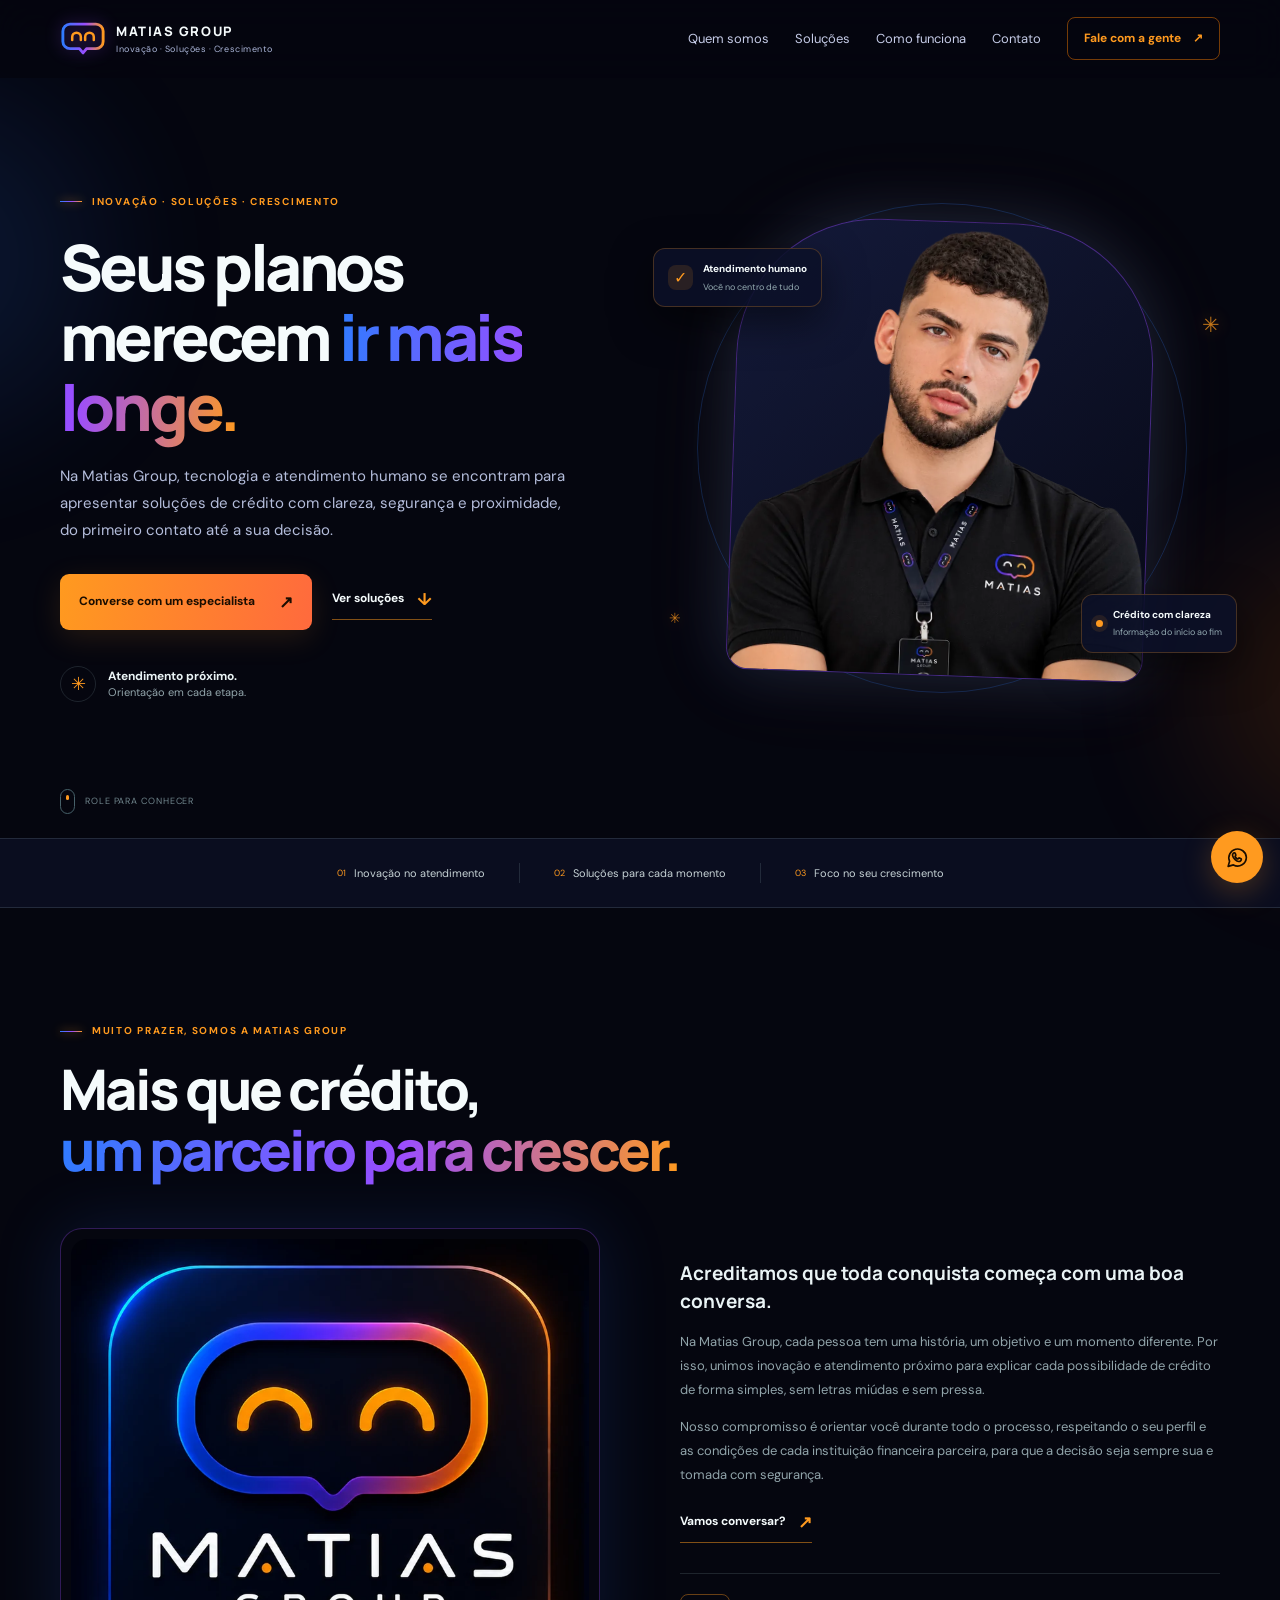
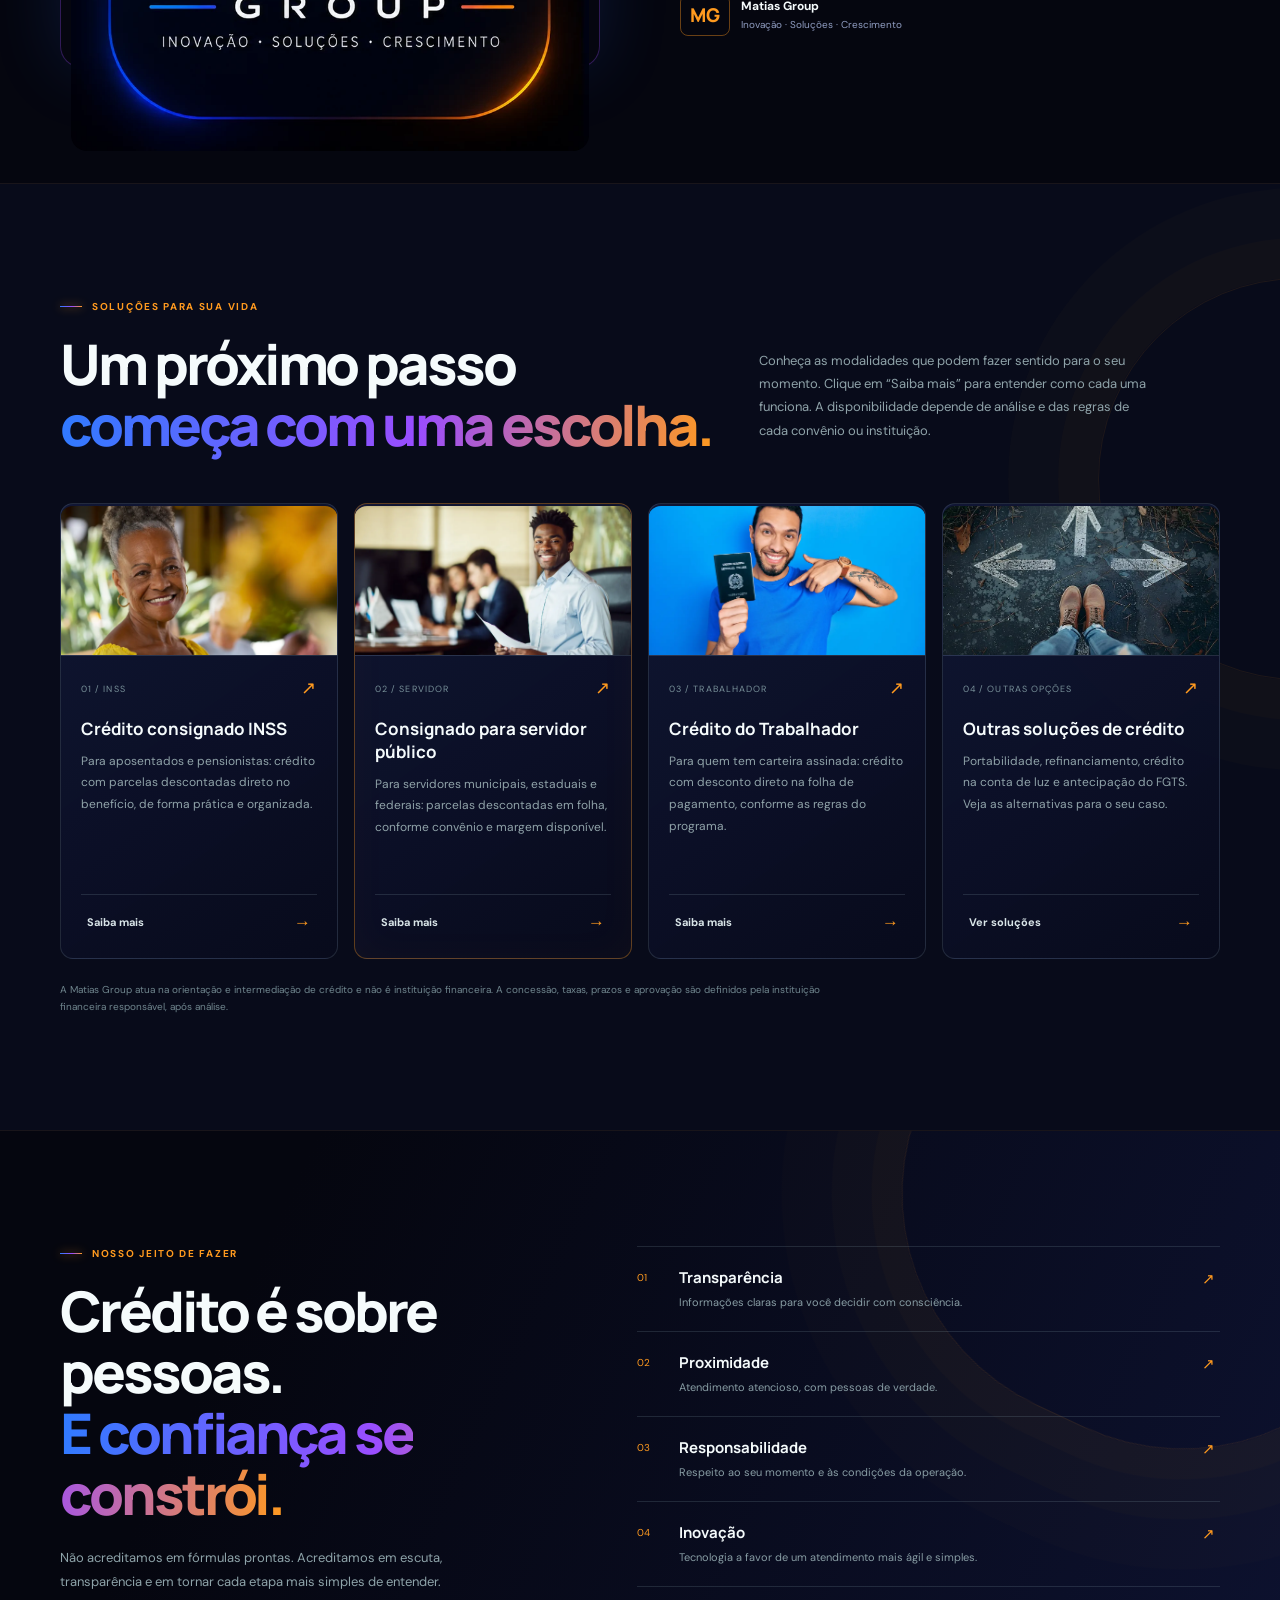
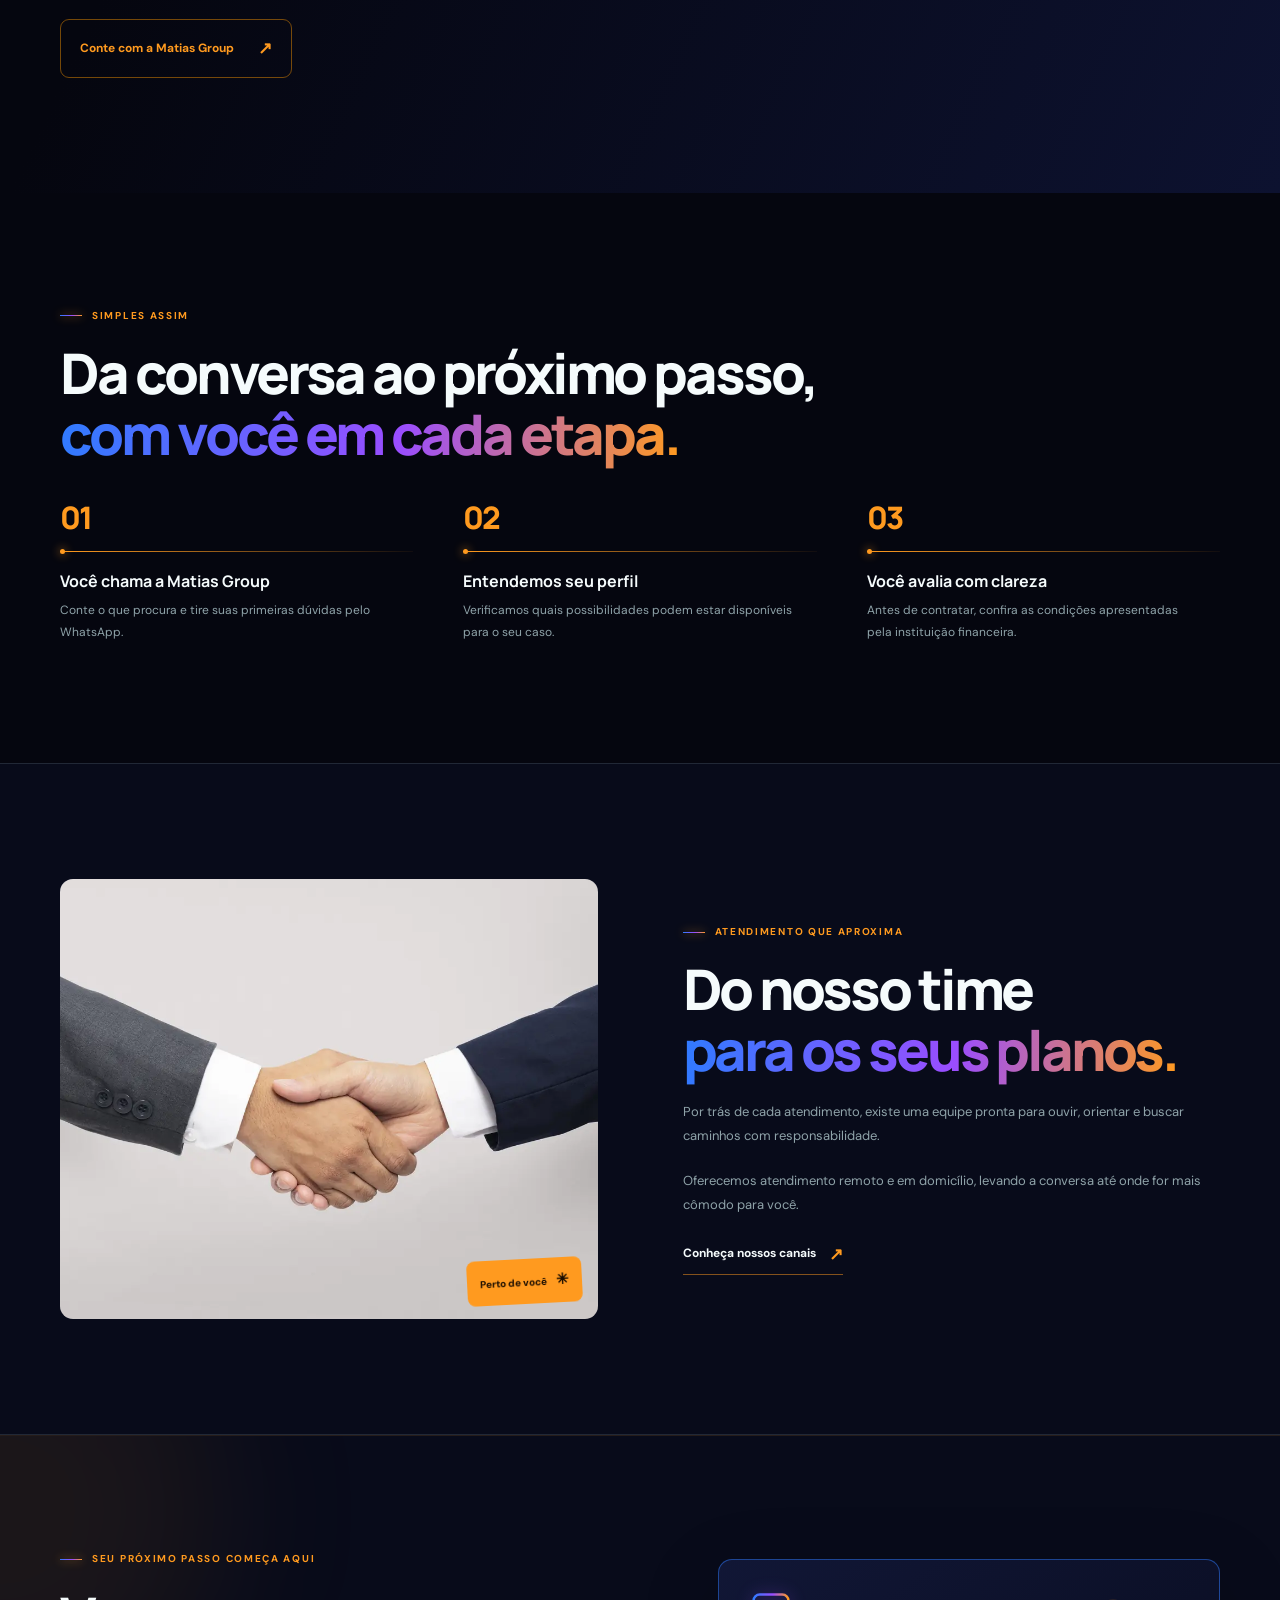
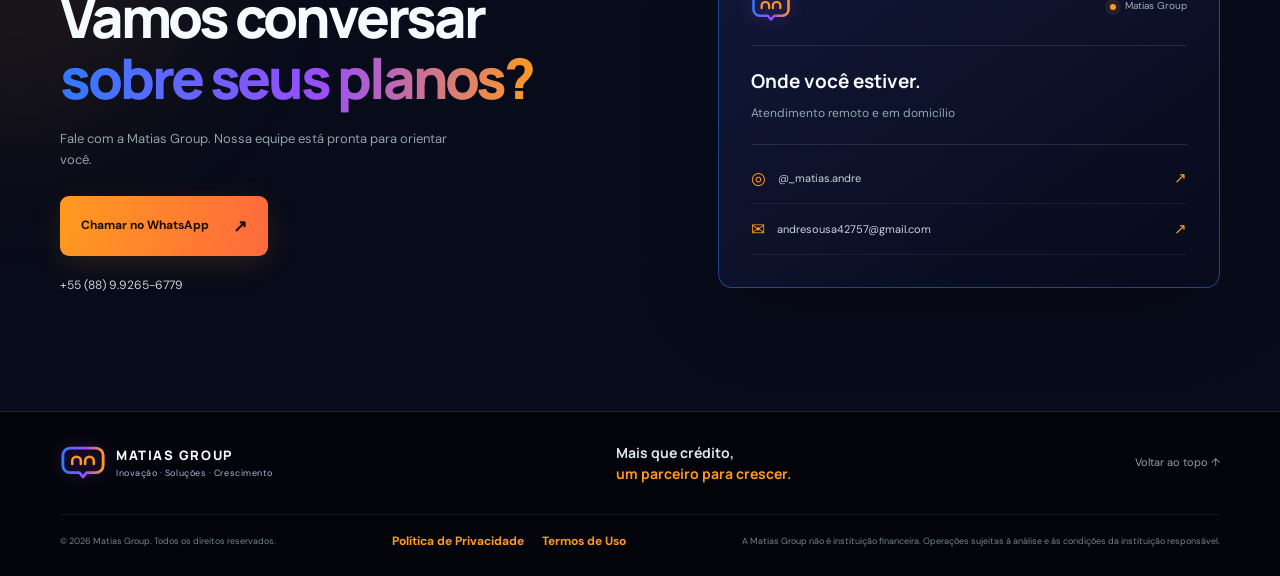
==== commit 62ddc448: "as alterações de segurança e afins foram adicionadas nessa etapa" ====
--- a/index.html
+++ b/index.html
@@ -2,11 +2,23 @@
 <html lang="pt-BR">
 <head>
   <meta charset="utf-8">
-  <meta http-equiv="Content-Security-Policy" content="default-src 'none'; script-src 'self'; style-src 'self'; img-src 'self' data:; font-src 'self'; connect-src 'none'; frame-src 'none'; object-src 'none'; media-src 'none'; manifest-src 'none'; base-uri 'none'; form-action 'none'; upgrade-insecure-requests">
   <meta name="referrer" content="strict-origin-when-cross-origin">
   <meta name="viewport" content="width=device-width, initial-scale=1">
   <meta name="theme-color" content="#05060f">
-  <meta name="description" content="Matias Group — Inovação, soluções e crescimento. Crédito consignado INSS, servidor público, Crédito do Trabalhador e outras soluções, com atendimento humano e transparente.">
+  <meta name="description" content="Matias Group — soluções de crédito com atendimento humano, orientação clara e proximidade. Conheça opções para INSS, servidores públicos, trabalhadores CLT e outras modalidades.">
+  <meta name="robots" content="index, follow, max-image-preview:large">
+  <link rel="canonical" href="https://matias-group.vercel.app/">
+  <meta property="og:type" content="website">
+  <meta property="og:locale" content="pt_BR">
+  <meta property="og:site_name" content="Matias Group">
+  <meta property="og:title" content="Matias Group | Inovação · Soluções · Crescimento">
+  <meta property="og:description" content="Soluções de crédito com atendimento humano, orientação clara e proximidade.">
+  <meta property="og:url" content="https://matias-group.vercel.app/">
+  <meta property="og:image" content="https://matias-group.vercel.app/assets/logo-matias-group.webp">
+  <meta name="twitter:card" content="summary_large_image">
+  <meta name="twitter:title" content="Matias Group | Inovação · Soluções · Crescimento">
+  <meta name="twitter:description" content="Soluções de crédito com atendimento humano, orientação clara e proximidade.">
+  <meta name="twitter:image" content="https://matias-group.vercel.app/assets/logo-matias-group.webp">
   <title>Matias Group | Inovação · Soluções · Crescimento</title>
   <link rel="icon" type="image/png" href="assets/favicon.png">
   <link rel="preload" href="assets/fonts/manrope-latin-wght-normal.woff2" as="font" type="font/woff2" crossorigin>
@@ -50,7 +62,7 @@
         <div class="hero-image image-frame">
           <!-- FOTO 01: atendente atendendo um cliente. Arquivo: assets/foto-hero.webp -->
           <img src="assets/foto-hero.webp" alt="Atendente da Matias Group atendendo um cliente" data-photo="hero" width="900" height="975" loading="eager" fetchpriority="high" decoding="async">
-          <div class="image-fallback"><span>MATIAS</span><small>Foto do atendimento<br>assets/foto-hero.jpeg</small></div>
+          <div class="image-fallback"><span>MATIAS</span><small>Foto do atendimento<br>assets/foto-hero.webp</small></div>
         </div>
         <div class="floating-card floating-card--top"><span class="mini-icon">✓</span><div><strong>Atendimento humano</strong><small>Você no centro de tudo</small></div></div>
         <div class="floating-card floating-card--bottom"><span class="pulse-dot"></span><div><strong>Crédito com clareza</strong><small>Informação do início ao fim</small></div></div>
@@ -90,31 +102,31 @@
         </div>
         <div class="solution-grid">
           <article class="solution-card reveal">
-            <div class="solution-media image-frame"><img src="assets/servico-inss.webp" alt="Aposentada e pensionista conhecendo o consignado INSS" width="1200" height="801" loading="lazy" decoding="async"><div class="image-fallback"><span>INSS</span><small>assets/servico-inss.jpeg</small></div></div>
+            <div class="solution-media image-frame"><img src="assets/servico-inss.webp" alt="Aposentada e pensionista conhecendo o consignado INSS" width="1200" height="801" loading="lazy" decoding="async"><div class="image-fallback"><span>INSS</span><small>assets/servico-inss.webp</small></div></div>
             <div class="solution-top"><span class="solution-number">01 / INSS</span><span class="card-arrow">↗</span></div>
             <h3>Crédito consignado INSS</h3>
             <p>Para aposentados e pensionistas: crédito com parcelas descontadas direto no benefício, de forma prática e organizada.</p>
             <button type="button" class="card-link" data-service="inss">Saiba mais <span>→</span></button>
           </article>
           <article class="solution-card solution-card--featured reveal">
-            <div class="solution-media image-frame"><img src="assets/servico-servidor.webp" alt="Servidor público conhecendo o consignado" width="1200" height="795" loading="lazy" decoding="async"><div class="image-fallback"><span>SERVIDOR</span><small>assets/servico-servidor.jpeg</small></div></div>
+            <div class="solution-media image-frame"><img src="assets/servico-servidor.webp" alt="Servidor público conhecendo o consignado" width="1200" height="795" loading="lazy" decoding="async"><div class="image-fallback"><span>SERVIDOR</span><small>assets/servico-servidor.webp</small></div></div>
             <div class="solution-top"><span class="solution-number">02 / SERVIDOR</span><span class="card-arrow">↗</span></div>
             <h3>Consignado para servidor público</h3>
             <p>Para servidores municipais, estaduais e federais: parcelas descontadas em folha, conforme convênio e margem disponível.</p>
             <button type="button" class="card-link" data-service="servidor">Saiba mais <span>→</span></button>
           </article>
           <article class="solution-card reveal">
-            <div class="solution-media image-frame"><img src="assets/servico-trabalhador.webp" alt="Trabalhador com carteira assinada conhecendo o Crédito do Trabalhador" width="1200" height="800" loading="lazy" decoding="async"><div class="image-fallback"><span>CLT</span><small>assets/servico-trabalhador.jpeg</small></div></div>
+            <div class="solution-media image-frame"><img src="assets/servico-trabalhador.webp" alt="Trabalhador com carteira assinada conhecendo o Crédito do Trabalhador" width="1200" height="800" loading="lazy" decoding="async"><div class="image-fallback"><span>CLT</span><small>assets/servico-trabalhador.webp</small></div></div>
             <div class="solution-top"><span class="solution-number">03 / TRABALHADOR</span><span class="card-arrow">↗</span></div>
             <h3>Crédito do Trabalhador</h3>
             <p>Para quem tem carteira assinada: crédito com desconto direto na folha de pagamento, conforme as regras do programa.</p>
             <button type="button" class="card-link" data-service="trabalhador">Saiba mais <span>→</span></button>
           </article>
           <article class="solution-card reveal">
-            <div class="solution-media image-frame"><img src="assets/servico-outras.webp" alt="Outras soluções de crédito da Matias Group" width="740" height="423" loading="lazy" decoding="async"><div class="image-fallback"><span>+</span><small>assets/servico-outras.jpeg</small></div></div>
+            <div class="solution-media image-frame"><img src="assets/servico-outras.webp" alt="Outras soluções de crédito da Matias Group" width="740" height="423" loading="lazy" decoding="async"><div class="image-fallback"><span>+</span><small>assets/servico-outras.webp</small></div></div>
             <div class="solution-top"><span class="solution-number">04 / OUTRAS OPÇÕES</span><span class="card-arrow">↗</span></div>
             <h3>Outras soluções de crédito</h3>
-            <p>Portabilidade, refinanciamento, crédito na conta de luz, CLT e FGTS. Veja as alternativas para o seu caso.</p>
+            <p>Portabilidade, refinanciamento, crédito na conta de luz e antecipação do FGTS. Veja as alternativas para o seu caso.</p>
             <button type="button" class="card-link" data-service="outras">Ver soluções <span>→</span></button>
           </article>
         </div>
@@ -154,14 +166,14 @@
         <div class="team-image image-frame reveal">
           <!-- FOTO 03: equipe. Arquivo: assets/foto-equipe.webp -->
           <img src="assets/foto-equipe.webp" alt="Equipe da Matias Group" data-photo="equipe" width="1200" height="800" loading="lazy" decoding="async">
-          <div class="image-fallback"><span>NOSSO TIME</span><small>Foto da equipe<br>assets/foto-equipe.jpeg</small></div>
+          <div class="image-fallback"><span>NOSSO TIME</span><small>Foto da equipe<br>assets/foto-equipe.webp</small></div>
           <div class="team-sticker">Perto de você <span>✳</span></div>
         </div>
         <div class="team-copy reveal">
           <div class="eyebrow"><i></i> Atendimento que aproxima</div>
           <h2>Do nosso time<br><span>para os seus planos.</span></h2>
           <p>Por trás de cada atendimento, existe uma equipe pronta para ouvir, orientar e buscar caminhos com responsabilidade.</p>
-          <p>Atendemos em home-office e à domicílio, levando a conversa até onde for mais cômodo para você.</p>
+          <p>Oferecemos atendimento remoto e em domicílio, levando a conversa até onde for mais cômodo para você.</p>
           <a class="text-link" href="#contato">Conheça nossos canais <span>↗</span></a>
         </div>
       </div>
@@ -180,7 +192,7 @@
         <div class="contact-card reveal">
           <div class="contact-card-head"><svg class="brand-logo brand-logo--small" viewBox="0 0 64 48" aria-hidden="true"><path d="M14 4h36a10 10 0 0 1 10 10v14a10 10 0 0 1-10 10H37l-5 6-5-6H14A10 10 0 0 1 4 28V14A10 10 0 0 1 14 4Z" fill="none" stroke="url(#lg)" stroke-width="4" stroke-linejoin="round"/><path d="M17 26v-4a6 6 0 0 1 12 0v4M35 26v-4a6 6 0 0 1 12 0v4" fill="none" stroke="#ff9a1f" stroke-width="3.5" stroke-linecap="round"/></svg><span class="status"><i></i> Matias Group</span></div>
           <h3>Onde você estiver.</h3>
-          <p>Atendimentos Home-office e à domicílio</p>
+          <p>Atendimento remoto e em domicílio</p>
           <div class="contact-divider"></div>
           <a class="contact-detail" href="https://www.instagram.com/_matias.andre/" target="_blank" rel="noopener noreferrer"><span>◎</span>@_matias.andre <b>↗</b></a>
           <a class="contact-detail" href="mailto:andresousa42757@gmail.com"><span>✉</span>andresousa42757@gmail.com <b>↗</b></a>
@@ -197,6 +209,10 @@
     </div>
     <div class="section-shell footer-bottom">
       <span>© <span id="current-year">2026</span> Matias Group. Todos os direitos reservados.</span>
+      <nav class="footer-legal-links" aria-label="Informações legais">
+        <a href="/privacidade/">Política de Privacidade</a>
+        <a href="/termos/">Termos de Uso</a>
+      </nav>
       <span class="footer-disclaimer">A Matias Group não é instituição financeira. Operações sujeitas à análise e às condições da instituição responsável.</span>
     </div>
   </footer>
--- a/style.css
+++ b/style.css
@@ -281,3 +281,30 @@
 @media(min-width:700px){.modal-content{padding:32px 36px 36px}.modal-media{height:240px}.others-list{grid-template-columns:1fr 1fr}}
 /* Pausa animações de seções fora da tela (economiza CPU/GPU e bateria; nada muda visualmente) */
 .is-paused *,.is-paused *::before,.is-paused *::after{animation-play-state:paused!important}
+
+
+/* ===== MATIAS GROUP — páginas legais ===== */
+.footer-bottom{display:flex;flex-wrap:wrap;align-items:center;gap:12px 22px}
+.footer-legal-links{display:flex;flex-wrap:wrap;gap:10px 18px}
+.footer-legal-links a,.legal-back{color:var(--cyan);font-size:12px;font-weight:700}
+.footer-legal-links a:hover,.legal-back:hover{text-decoration:underline;text-underline-offset:4px}
+.legal-main{min-height:70vh;padding:64px 0 90px}
+.legal-wrap{width:min(calc(100% - 40px),900px);margin-inline:auto}
+.legal-kicker{display:inline-flex;align-items:center;gap:9px;color:var(--cyan);font-size:11px;font-weight:800;letter-spacing:.14em;text-transform:uppercase}
+.legal-kicker:before{content:"";width:20px;height:2px;background:var(--grad)}
+.legal-title{font:800 clamp(2.2rem,6vw,4rem)/1.08 var(--font-head);letter-spacing:-.045em;margin:16px 0}
+.legal-lead{max-width:760px;color:#b8c3df;font-size:clamp(15px,2vw,18px);line-height:1.8}
+.legal-meta{display:flex;flex-wrap:wrap;gap:8px 18px;color:var(--muted);font-size:12px;margin:22px 0 34px}
+.legal-card{border:1px solid var(--line);border-radius:18px;background:linear-gradient(145deg,rgba(16,22,47,.88),rgba(8,11,27,.88));padding:clamp(20px,4vw,34px);box-shadow:0 20px 70px rgba(0,0,0,.18)}
+.legal-content h2{font:800 20px/1.3 var(--font-head);letter-spacing:-.02em;margin:34px 0 10px;color:var(--white)}
+.legal-content h2:first-child{margin-top:0}
+.legal-content h3{font:700 15px/1.4 var(--font-head);margin:22px 0 8px;color:var(--white)}
+.legal-content p,.legal-content li{font-size:14px;line-height:1.85;color:#b1bddb}
+.legal-content p{margin:9px 0}
+.legal-content ul{padding-left:22px;margin:10px 0}
+.legal-content li{padding-left:4px;margin:5px 0}
+.legal-content a{color:var(--cyan);text-decoration:underline;text-underline-offset:3px}
+.legal-callout{margin:24px 0;padding:16px 18px;border:1px solid rgba(255,154,31,.28);border-radius:12px;background:rgba(255,154,31,.055);color:#d6def2;font-size:13px;line-height:1.75}
+.legal-actions{display:flex;flex-wrap:wrap;align-items:center;gap:16px;margin-top:28px}
+.legal-footer{margin-top:34px;padding-top:20px;border-top:1px solid var(--line);color:var(--muted);font-size:12px;line-height:1.7}
+@media(max-width:600px){.legal-main{padding:42px 0 64px}.legal-card{border-radius:14px}.legal-content h2{font-size:18px}}
